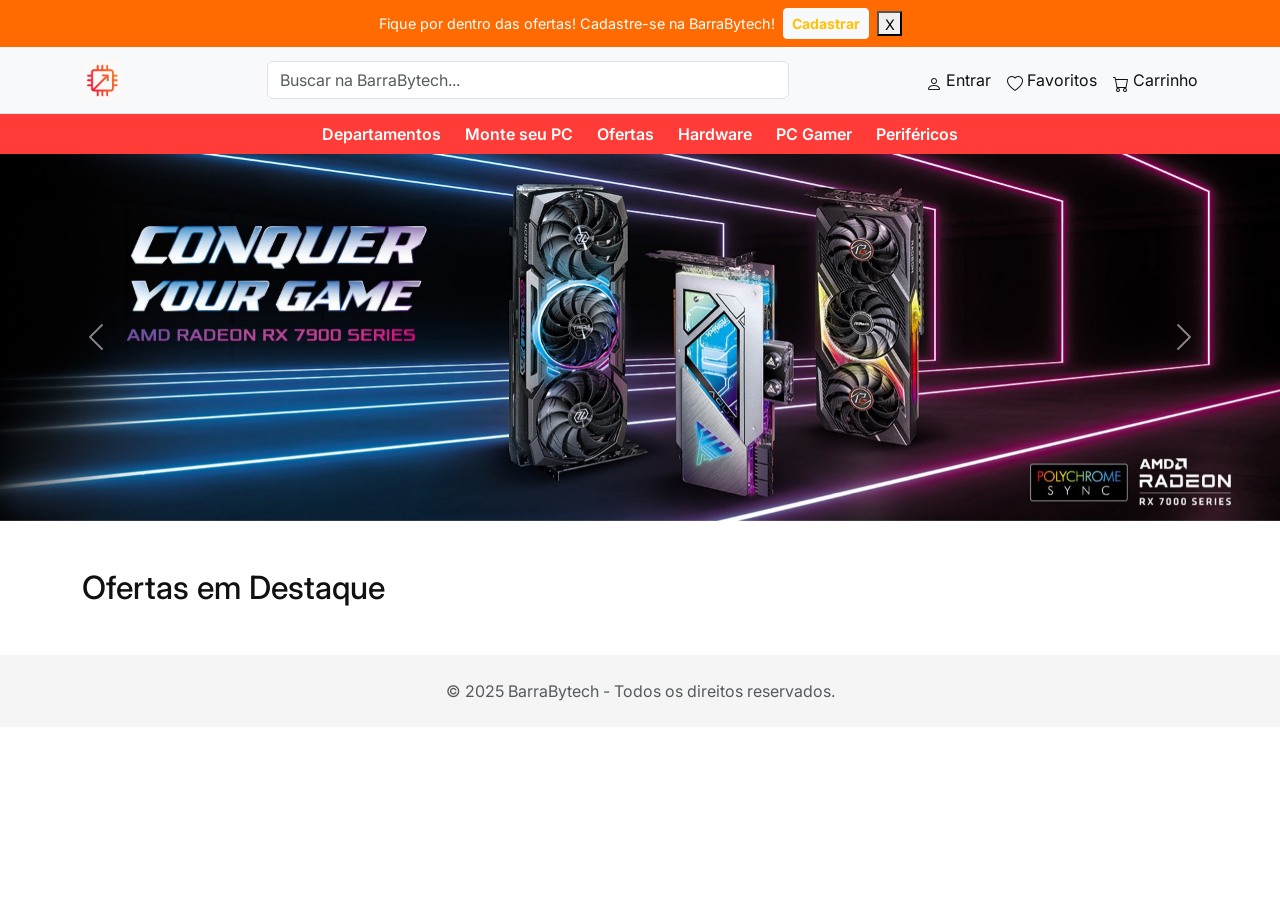
==== Site/index.html @ db694886 "Site - Prévia" ====
<!DOCTYPE html>
<html lang="pt-BR">
<head>
  <meta charset="UTF-8" />
  <meta name="viewport" content="width=device-width, initial-scale=1" />
  <title>BarraBytech - Sua loja de Hardware</title>

  <!-- Bootstrap -->
  <link href="https://cdn.jsdelivr.net/npm/bootstrap@5.3.3/dist/css/bootstrap.min.css" rel="stylesheet" />

  <!-- Bootstrap Icons -->
  <link rel="stylesheet" href="https://cdn.jsdelivr.net/npm/bootstrap-icons@1.10.5/font/bootstrap-icons.css" />

  <!-- Google Fonts -->
  <link href="https://fonts.googleapis.com/css2?family=Inter:wght@400;600;700&display=swap" rel="stylesheet" />

  <!-- CSS Customizado -->
  <link rel="stylesheet" href="Css/estilo.css" />
</head>
<body>

  <!-- Top Bar -->
  <div class="top-bar text-white text-center py-2 d-flex justify-content-center align-items-center gap-2">
    <span>Fique por dentro das ofertas! Cadastre-se na BarraBytech!</span>
    <button class="btn btn-light btn-sm fw-bold text-warning">Cadastrar</button>
    <button class="btn_close" style="width: 25px;height: 25px;">X</button>
  </div>

  <!-- Navbar -->
  <nav class="navbar navbar-expand-lg bg-light border-bottom">
    <div class="container">
      <a class="navbar-brand" href="#"><img src="Imagens/Icon.jpg" alt="Logo BarraBytech" class="logo" /></a>
      <button class="navbar-toggler" type="button" data-bs-toggle="collapse" data-bs-target="#navbarNav">
        <span class="navbar-toggler-icon"></span>
      </button>
      <div class="collapse navbar-collapse" id="navbarNav">
        <form class="d-flex mx-auto w-50" role="search">
          <input class="form-control me-2" type="search" placeholder="Buscar na BarraBytech..." />
        </form>
        <div class="d-flex options gap-3">
          <a href="#" class="nav-link d-flex align-items-center gap-1 icon-link">
            <i class="bi bi-person"></i> Entrar
          </a>
          <a href="#" class="nav-link d-flex align-items-center gap-1 icon-link">
            <i class="bi bi-heart"></i> Favoritos
          </a>
          <a href="#" class="nav-link d-flex align-items-center gap-1 icon-link">
            <i class="bi bi-cart"></i> Carrinho
          </a>
        </div>
      </div>
    </div>
  </nav>

  <!-- Navegação secundária -->
  <div class="nav-links py-2">
    <div class="container d-flex justify-content-center gap-4 flex-wrap">
      <a href="#">Departamentos</a>
      <a href="#">Monte seu PC</a>
      <a href="#">Ofertas</a>
      <a href="#">Hardware</a>
      <a href="#">PC Gamer</a>
      <a href="#">Periféricos</a>
    </div>
  </div>

  <!-- Banner com carousel -->
  <div id="carouselBanner" class="carousel slide" data-bs-ride="carousel">
    <div class="carousel-inner">
      <div class="carousel-item active">
        <img src="Banners/Banner1.jpg" class="d-block w-100" alt="Promo 1">
      </div>
      <div class="carousel-item">
        <img src="Banners/Banner2.jpg" class="d-block w-100" alt="Promo 2">
      </div>
    </div>
    <button class="carousel-control-prev" type="button" data-bs-target="#carouselBanner" data-bs-slide="prev">
      <span class="carousel-control-prev-icon"></span>
    </button>
    <button class="carousel-control-next" type="button" data-bs-target="#carouselBanner" data-bs-slide="next">
      <span class="carousel-control-next-icon"></span>
    </button>
  </div>

  <!-- Conteúdo principal -->
  <main class="container my-5">
    <h2 class="mb-4">Ofertas em Destaque</h2>
    <!-- Cards de produtos podem ser colocados aqui -->
  </main>

  <!-- Rodapé -->
  <footer class="footer text-center py-4">
    <p class="mb-0 text-muted">&copy; 2025 BarraBytech - Todos os direitos reservados.</p>
  </footer>

  <!-- Scripts -->
  <script src="https://cdn.jsdelivr.net/npm/bootstrap@5.3.3/dist/js/bootstrap.bundle.min.js"></script>
</body>
</html>
---- Site/Css/estilo.css ----
:root {
  --primary: #ff3c38;
  --highlight: #ff6b00;
  --text: #111;
  --muted: #666;
}

/* Fonte e cores gerais */
body {
  font-family: 'Inter', sans-serif;
  background-color: #fff;
  color: var(--text);
}

/* Top Bar */
.top-bar {
  background-color: var(--highlight);
  font-size: 0.9rem;
}

/* Logo */
.logo {
  height: 40px;
}

/* Links da navbar com ícones */
.icon-link {
  transition: transform 0.2s ease, color 0.2s ease;
}

.icon-link:hover {
  transform: scale(1.1);
  color: var(--highlight) !important;
}

/* Barra de navegação secundária */
.nav-links {
  background: var(--primary);
}

.nav-links a {
  color: white;
  font-weight: 600;
  text-decoration: none;
  transition: color 0.3s;
}

.nav-links a:hover {
  color: #fff799;
}

/* Rodapé */
.footer {
  background: #f5f5f5;
  color: var(--muted);
}
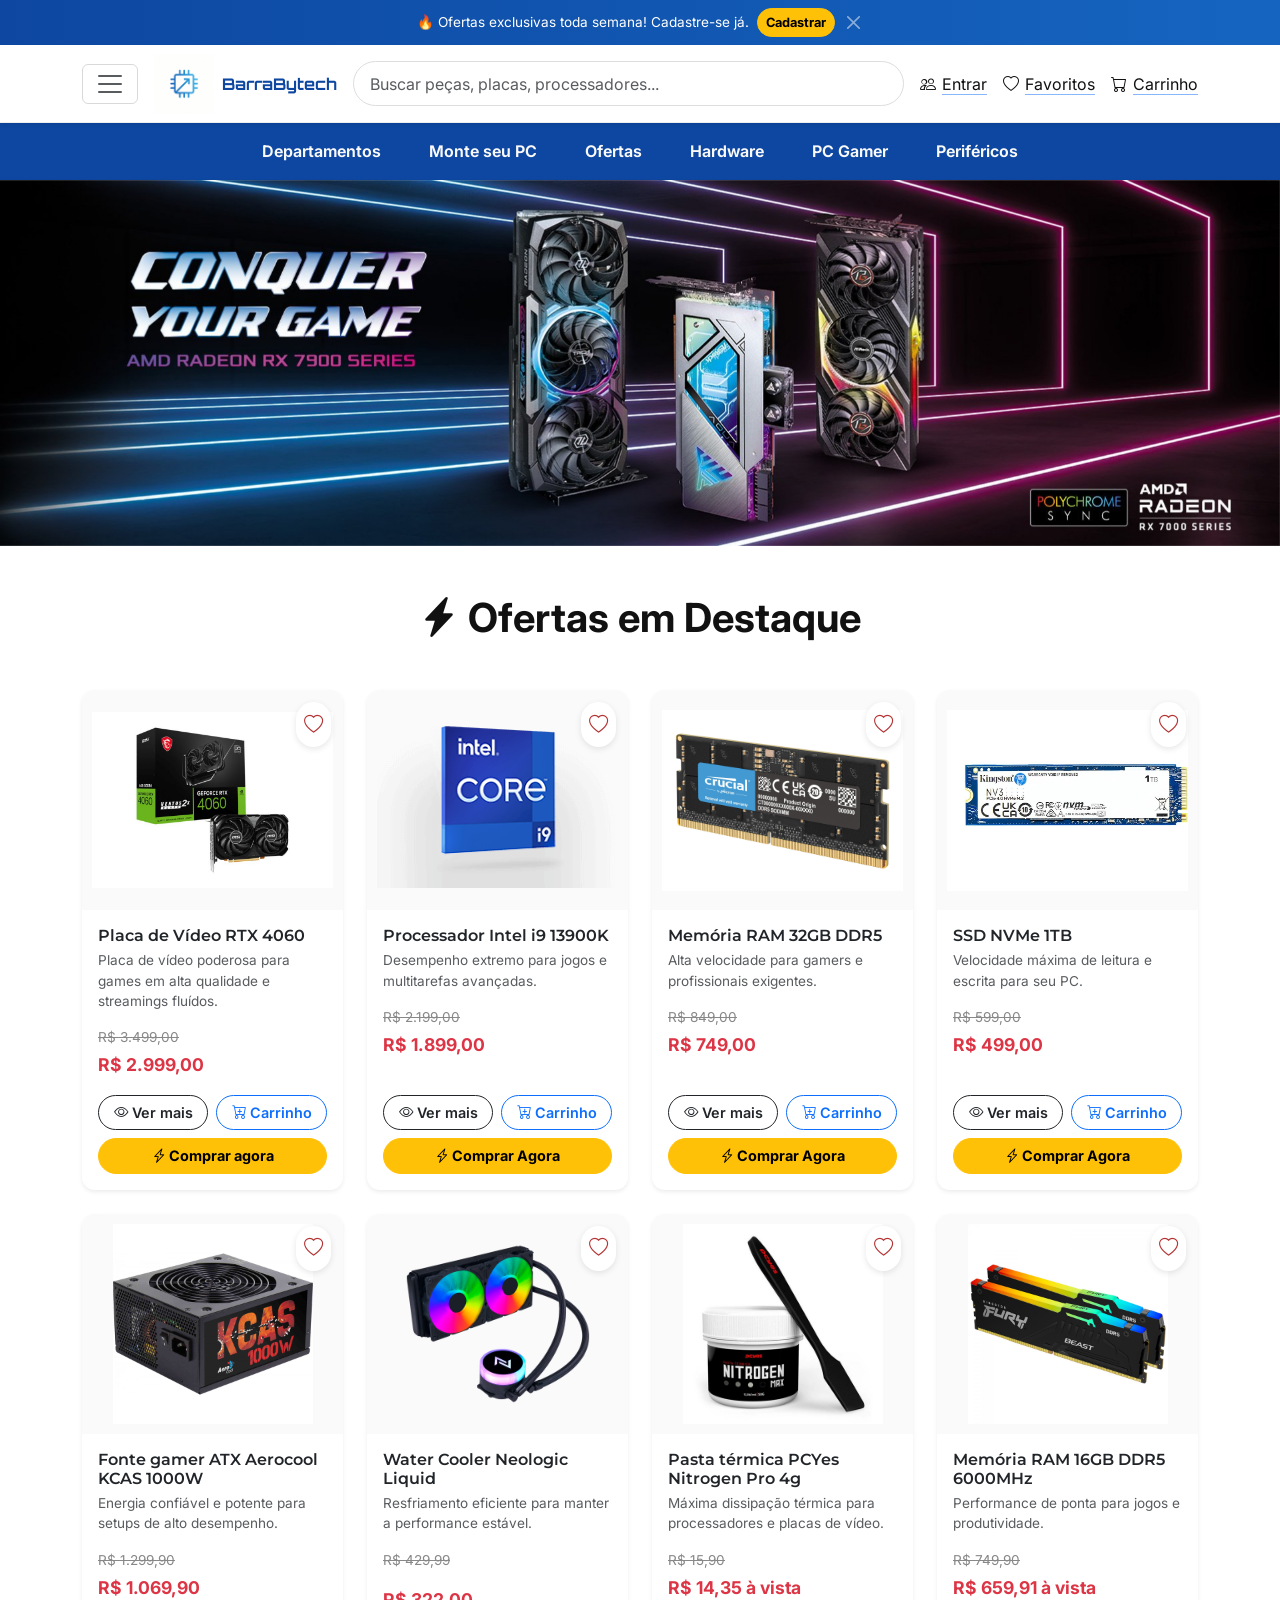
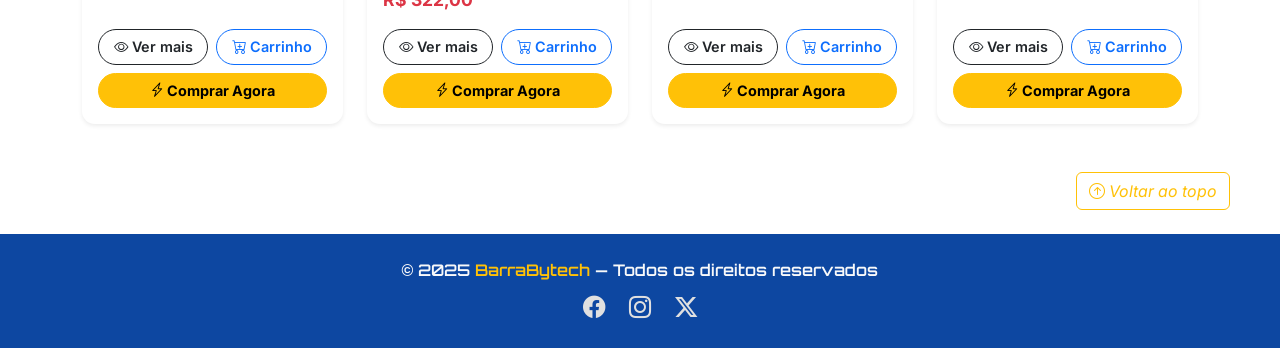
==== commit c24a1f53: "Front-End" ====
--- a/Site/index.html
+++ b/Site/index.html
@@ -12,48 +12,79 @@
   <link rel="stylesheet" href="https://cdn.jsdelivr.net/npm/bootstrap-icons@1.10.5/font/bootstrap-icons.css" />
 
   <!-- Google Fonts -->
-  <link href="https://fonts.googleapis.com/css2?family=Inter:wght@400;600;700&display=swap" rel="stylesheet" />
+  <link href="https://fonts.googleapis.com/css2?family=Inter:wght@400;600&family=Montserrat:wght@600;700&family=Orbitron:wght@500;700&display=swap" rel="stylesheet" />
 
   <!-- CSS Customizado -->
   <link rel="stylesheet" href="Css/estilo.css" />
+
+  <!-- Favicon -->
+  <link rel="shortcut icon" href="Imagens/Icon.jpg" type="image/x-icon">
 </head>
 <body>
 
   <!-- Top Bar -->
-  <div class="top-bar text-white text-center py-2 d-flex justify-content-center align-items-center gap-2">
-    <span>Fique por dentro das ofertas! Cadastre-se na BarraBytech!</span>
-    <button class="btn btn-light btn-sm fw-bold text-warning">Cadastrar</button>
-    <button class="btn_close" style="width: 25px;height: 25px;">X</button>
+  <div class="top-bar d-flex justify-content-center align-items-center gap-2 py-2">
+    <span>🔥 Ofertas exclusivas toda semana! Cadastre-se já.</span>
+    <a href="entrar.html">
+    <button class="btn btn-warning btn-sm fw-bold">Cadastrar</button>
+  </a>
+    <button type="button" class="btn-close btn-close-white" aria-label="Close"></button>
   </div>
 
   <!-- Navbar -->
-  <nav class="navbar navbar-expand-lg bg-light border-bottom">
-    <div class="container">
-      <a class="navbar-brand" href="#"><img src="Imagens/Icon.jpg" alt="Logo BarraBytech" class="logo" /></a>
-      <button class="navbar-toggler" type="button" data-bs-toggle="collapse" data-bs-target="#navbarNav">
-        <span class="navbar-toggler-icon"></span>
-      </button>
-      <div class="collapse navbar-collapse" id="navbarNav">
-        <form class="d-flex mx-auto w-50" role="search">
-          <input class="form-control me-2" type="search" placeholder="Buscar na BarraBytech..." />
-        </form>
-        <div class="d-flex options gap-3">
-          <a href="#" class="nav-link d-flex align-items-center gap-1 icon-link">
-            <i class="bi bi-person"></i> Entrar
-          </a>
-          <a href="#" class="nav-link d-flex align-items-center gap-1 icon-link">
-            <i class="bi bi-heart"></i> Favoritos
-          </a>
-          <a href="#" class="nav-link d-flex align-items-center gap-1 icon-link">
-            <i class="bi bi-cart"></i> Carrinho
-          </a>
+  <nav id="topo" class="navbar shadow-sm">
+    <div class="container d-flex align-items-center justify-content-between">
+      <div class="d-flex align-items-center gap-3">
+        <!-- offcanvas trigger -->
+        <button class="navbar-toggler" type="button" data-bs-toggle="offcanvas" data-bs-target="#offcanvasNavbar" aria-controls="offcanvasNavbar">
+          <span class="navbar-toggler-icon"></span>
+        </button>
+
+        <a class="d-flex align-items-center gap-2 text-decoration-none" href="index.html" aria-label="BarraBytech">
+          <img src="Imagens/Icon.png" alt="BarraBytech" class="logo">
+          <span class="brand-text">BarraBytech</span>
+        </a>
+      </div>
+
+      <!-- search -->
+      <div class="search-box mx-3 mt-2  mb-2" style="flex:1;max-width:700px;">
+        <input class="form-control" type="search" placeholder="Buscar peças, placas, processadores..." aria-label="Buscar">
+      </div>
+
+      <!-- right icons -->
+      <div class="d-flex align-items-center gap-3">
+        <a href="entrar.html" class="icon-link"><i class="bi bi-people mb-2"></i><span class="d-none d-md-inline">Entrar</span></a>
+        <a href="#" class="icon-link"><i class="bi bi-heart mb-2"></i><span class="d-none d-md-inline">Favoritos</span></a>
+        <a href="#" class="icon-link"><i class="bi bi-cart mb-2"></i><span class="d-none d-md-inline">Carrinho</span></a>
+      </div>
+
+      <!-- Offcanvas -->
+      <div class="offcanvas offcanvas-start" tabindex="-1" id="offcanvasNavbar">
+        <div class="offcanvas-header">
+          <h5 class="offcanvas-title">Categorias</h5>
+          <button type="button" class="btn-close btn-close-white" data-bs-dismiss="offcanvas"></button>
         </div>
+        <div class="offcanvas-body">
+          <ul class="navbar-nav flex-grow-1">
+            <li class="nav-item"><a class="nav-link" href="#">Hardware <i class="bi bi-motherboard"></i></a></li>
+            <li class="nav-item"><a class="nav-link" href="#">Periféricos <i class="bi bi-keyboard"></i></a></li>
+            <li class="nav-item"><a class="nav-link" href="#">Monte seu PC</a></li>
+            <li class="nav-item"><a class="nav-link" href="#">Ofertas <i class="bi bi-tags"></i></a></li>
+            <li class="nav-item"><a class="nav-link" href="#">PC Gamer <i class="bi bi-pc"></i></a></li>
+          </ul>
+
+          <!-- Busca no offcanvas -->
+          <form class="d-flex mt-3" role="search">
+            <input class="form-control me-2" type="search" placeholder="Buscar..." aria-label="Search" />
+            <button class="btn btn-warning" type="submit">Buscar</button>
+          </form>
+        </div>
       </div>
     </div>
   </nav>
 
   <!-- Navegação secundária -->
-  <div class="nav-links py-2">
+  <div class="nav-links">
     <div class="container d-flex justify-content-center gap-4 flex-wrap">
       <a href="#">Departamentos</a>
       <a href="#">Monte seu PC</a>
@@ -64,7 +95,7 @@
     </div>
   </div>
 
-  <!-- Banner com carousel -->
+  <!-- Banner -->
   <div id="carouselBanner" class="carousel slide" data-bs-ride="carousel">
     <div class="carousel-inner">
       <div class="carousel-item active">
@@ -74,26 +105,239 @@
         <img src="Banners/Banner2.jpg" class="d-block w-100" alt="Promo 2">
       </div>
     </div>
-    <button class="carousel-control-prev" type="button" data-bs-target="#carouselBanner" data-bs-slide="prev">
-      <span class="carousel-control-prev-icon"></span>
-    </button>
-    <button class="carousel-control-next" type="button" data-bs-target="#carouselBanner" data-bs-slide="next">
-      <span class="carousel-control-next-icon"></span>
-    </button>
-  </div>
-
-  <!-- Conteúdo principal -->
+  </div>
+
+  <!-- Produtos -->
   <main class="container my-5">
-    <h2 class="mb-4">Ofertas em Destaque</h2>
-    <!-- Cards de produtos podem ser colocados aqui -->
-  </main>
+    <h2 class="mb-5 display-6 fw-bold text-center"><i class="bi bi-lightning-charge-fill"></i> Ofertas em Destaque</h2>
+    <div class="row g-4">
+      <div class="col-12 col-sm-6 col-md-4 col-lg-3">
+        <div class="card product-card h-100 shadow-sm border-0">
+          
+          <!-- Botão de Favoritar -->
+<button class="btn btn-outline-secondary btn-fav">
+  <i class="bi bi-heart"></i>
+</button>
+
+<img src="Imagens/rtx-4060.jpg" class="card-img-top" alt="Placa de Vídeo RTX-4060">
+
+          <div class="card-body d-flex flex-column">
+            <h5 class="card-title">Placa de Vídeo RTX 4060</h5>
+            <p class="card-desc text-muted">Placa de vídeo poderosa para games em alta qualidade e streamings fluídos.</p>
+            
+            <p class="card-text text-muted mb-1"><del>R$ 3.499,00</del></p>
+            <p class="card-text fw-bold text-danger mb-3">R$ 2.999,00</p>
+      
+            <div class="d-flex gap-2 mt-auto">
+              <a href="#" class="btn btn-outline-dark flex-grow-1">
+                <i class="bi bi-eye"></i> Ver mais
+              </a>
+              <a href="#" class="btn btn-outline-primary flex-grow-1">
+                <i class="bi bi-cart-plus"></i> Carrinho
+              </a>
+            </div>
+            <a href="#" class="btn btn-warning w-100 mt-2">
+              <i class="bi bi-lightning-charge"></i> Comprar agora
+            </a>
+          </div>
+        </div>
+      </div>
+      
+
+      <!-- Card 2 -->
+<div class="col-12 col-sm-6 col-md-4 col-lg-3">
+  <div class="card product-card h-100 shadow-sm border-0">
+     <!-- Botão de Favoritar -->
+<button class="btn btn-outline-secondary btn-fav">
+  <i class="bi bi-heart"></i>
+</button>
+    <img src="Imagens/Intel-Core-i9.png" class="card-img-top" alt="Processador Intel Core i9">
+    <div class="card-body d-flex flex-column">
+      <h5 class="card-title">Processador Intel i9 13900K</h5>
+      <p class="card-desc text-muted">Desempenho extremo para jogos e multitarefas avançadas.</p>
+      <p class="card-text text-muted mb-1"><del>R$ 2.199,00</del></p>
+      <p class="card-text fw-bold text-danger mb-3">R$ 1.899,00</p>
+      <div class="d-flex gap-2 mt-auto">
+        <a href="#" class="btn btn-outline-dark flex-grow-1"><i class="bi bi-eye"></i> Ver mais</a>
+        <a href="#" class="btn btn-outline-primary flex-grow-1"><i class="bi bi-cart-plus"></i> Carrinho</a>
+      </div>
+      <a href="#" class="btn btn-warning w-100 mt-2"><i class="bi bi-lightning-charge"></i> Comprar Agora</a>
+    </div>
+  </div>
+</div>
+
+<!-- Card 3 -->
+<div class="col-12 col-sm-6 col-md-4 col-lg-3">
+  <div class="card product-card h-100 shadow-sm border-0">
+     <!-- Botão de Favoritar -->
+<button class="btn btn-outline-secondary btn-fav">
+  <i class="bi bi-heart"></i>
+</button>
+    <img src="Imagens/memoria-ram.jpg" class="card-img-top" alt="Memória RAM 32GB">
+    <div class="card-body d-flex flex-column">
+      <h5 class="card-title">Memória RAM 32GB DDR5</h5>
+      <p class="card-desc text-muted">Alta velocidade para gamers e profissionais exigentes.</p>
+      <p class="card-text text-muted mb-1"><del>R$ 849,00</del></p>
+      <p class="card-text fw-bold text-danger mb-3">R$ 749,00</p>
+      <div class="d-flex gap-2 mt-auto">
+        <a href="#" class="btn btn-outline-dark flex-grow-1"><i class="bi bi-eye"></i> Ver mais</a>
+        <a href="#" class="btn btn-outline-primary flex-grow-1"><i class="bi bi-cart-plus"></i> Carrinho</a>
+      </div>
+      <a href="#" class="btn btn-warning w-100 mt-2"><i class="bi bi-lightning-charge"></i> Comprar Agora</a>
+    </div>
+  </div>
+</div>
+
+<!-- Card 4 -->
+<div class="col-12 col-sm-6 col-md-4 col-lg-3">
+  <div class="card product-card h-100 shadow-sm border-0">
+     <!-- Botão de Favoritar -->
+<button class="btn btn-outline-secondary btn-fav">
+  <i class="bi bi-heart"></i>
+</button>
+    <img src="Imagens/SSD.jpg" class="card-img-top" alt="SSD NVMe 1TB">
+    <div class="card-body d-flex flex-column">
+      <h5 class="card-title">SSD NVMe 1TB</h5>
+      <p class="card-desc text-muted">Velocidade máxima de leitura e escrita para seu PC.</p>
+      <p class="card-text text-muted mb-1"><del>R$ 599,00</del></p>
+      <p class="card-text fw-bold text-danger mb-3">R$ 499,00</p>
+      <div class="d-flex gap-2 mt-auto">
+        <a href="#" class="btn btn-outline-dark flex-grow-1"><i class="bi bi-eye"></i> Ver mais</a>
+        <a href="#" class="btn btn-outline-primary flex-grow-1"><i class="bi bi-cart-plus"></i> Carrinho</a>
+      </div>
+      <a href="#" class="btn btn-warning w-100 mt-2"><i class="bi bi-lightning-charge"></i> Comprar Agora</a>
+    </div>
+  </div>
+</div>
+
+<!-- Card 5 -->
+<div class="col-12 col-sm-6 col-md-4 col-lg-3">
+  <div class="card product-card h-100 shadow-sm border-0">
+     <!-- Botão de Favoritar -->
+<button class="btn btn-outline-secondary btn-fav">
+  <i class="bi bi-heart"></i>
+</button>
+    <img src="Imagens/fonte-aerocool.jpg" class="card-img-top" alt="Fonte Aerocool">
+    <div class="card-body d-flex flex-column">
+      <h5 class="card-title">Fonte gamer ATX Aerocool KCAS 1000W</h5>
+      <p class="card-desc text-muted">Energia confiável e potente para setups de alto desempenho.</p>
+      <p class="card-text text-muted mb-1"><del>R$ 1.299,90</del></p>
+      <p class="card-text fw-bold text-danger mb-3">R$ 1.069,90</p>
+      <div class="d-flex gap-2 mt-auto">
+        <a href="#" class="btn btn-outline-dark flex-grow-1"><i class="bi bi-eye"></i> Ver mais</a>
+        <a href="#" class="btn btn-outline-primary flex-grow-1"><i class="bi bi-cart-plus"></i> Carrinho</a>
+      </div>
+      <a href="#" class="btn btn-warning w-100 mt-2"><i class="bi bi-lightning-charge"></i> Comprar Agora</a>
+    </div>
+  </div>
+</div>
+
+<!-- Card 6 -->
+<div class="col-12 col-sm-6 col-md-4 col-lg-3">
+  <div class="card product-card h-100 shadow-sm border-0">
+     <!-- Botão de Favoritar -->
+<button class="btn btn-outline-secondary btn-fav">
+  <i class="bi bi-heart"></i>
+</button>
+    <img src="Imagens/water-cooler.png" class="card-img-top" alt="Water Cooler">
+    <div class="card-body d-flex flex-column">
+      <h5 class="card-title">Water Cooler Neologic Liquid</h5>
+      <p class="card-desc text-muted">Resfriamento eficiente para manter a performance estável.</p>
+      <p class="card-text text-muted "><del>R$ 429,99</del></p>
+      <p class="card-text fw-bold text-danger mb-3">R$ 322,00</p>
+      <div class="d-flex gap-2 mt-auto">
+        <a href="#" class="btn btn-outline-dark flex-grow-1"><i class="bi bi-eye"></i> Ver mais</a>
+        <a href="#" class="btn btn-outline-primary flex-grow-1"><i class="bi bi-cart-plus"></i> Carrinho</a>
+      </div>
+      <a href="#" class="btn btn-warning w-100 mt-2"><i class="bi bi-lightning-charge"></i> Comprar Agora</a>
+    </div>
+  </div>
+</div>
+
+<!-- Card 7 -->
+<div class="col-12 col-sm-6 col-md-4 col-lg-3">
+  <div class="card product-card h-100 shadow-sm border-0">
+     <!-- Botão de Favoritar -->
+<button class="btn btn-outline-secondary btn-fav">
+  <i class="bi bi-heart"></i>
+</button>
+    <img src="Imagens/pasta-termica.jpg" class="card-img-top" alt="Pasta Térmica">
+    <div class="card-body d-flex flex-column">
+      <h5 class="card-title">Pasta térmica PCYes Nitrogen Pro 4g</h5>
+      <p class="card-desc text-muted">Máxima dissipação térmica para processadores e placas de vídeo.</p>
+      <p class="card-text text-muted mb-1"><del>R$ 15,90</del></p>
+      <p class="card-text fw-bold text-danger mb-3">R$ 14,35 à vista</p>
+      <div class="d-flex gap-2 mt-auto">
+        <a href="#" class="btn btn-outline-dark flex-grow-1"><i class="bi bi-eye"></i> Ver mais</a>
+        <a href="#" class="btn btn-outline-primary flex-grow-1"><i class="bi bi-cart-plus"></i> Carrinho</a>
+      </div>
+      <a href="#" class="btn btn-warning w-100 mt-2"><i class="bi bi-lightning-charge"></i> Comprar Agora</a>
+    </div>
+  </div>
+</div>
+
+<!-- Card 8 -->
+<div class="col-12 col-sm-6 col-md-4 col-lg-3">
+  <div class="card product-card h-100 shadow-sm border-0">
+     <!-- Botão de Favoritar -->
+<button class="btn btn-outline-secondary btn-fav">
+  <i class="bi bi-heart"></i>
+</button>
+    <img src="Imagens/memoria-ram-16gb.jpg" class="card-img-top" alt="Memória RAM 16GB">
+    <div class="card-body d-flex flex-column">
+      <h5 class="card-title">Memória RAM 16GB DDR5 6000MHz</h5>
+      <p class="card-desc text-muted">Performance de ponta para jogos e produtividade.</p>
+      <p class="card-text text-muted mb-1"><del>R$ 749,90</del></p>
+      <p class="card-text fw-bold text-danger mb-3">R$ 659,91 à vista</p>
+      <div class="d-flex gap-2 mt-auto">
+        <a href="#" class="btn btn-outline-dark flex-grow-1"><i class="bi bi-eye"></i> Ver mais</a>
+        <a href="#" class="btn btn-outline-primary flex-grow-1"><i class="bi bi-cart-plus"></i> Carrinho</a>
+      </div>
+      <a href="#" class="btn btn-warning w-100 mt-2"><i class="bi bi-lightning-charge"></i> Comprar Agora</a>
+    </div>
+  </div>
+</div>
+
+    </div> 
+  </div> 
+</main>
+  
+<div class="voltar">
+  <a href="#topo" class="btn btn-outline-warning"><i class="bi bi-arrow-up-circle"> Voltar ao topo</i></a>
+</div>
 
   <!-- Rodapé -->
-  <footer class="footer text-center py-4">
-    <p class="mb-0 text-muted">&copy; 2025 BarraBytech - Todos os direitos reservados.</p>
+  <footer class="footer text-center py-4 mt-4">
+    <div class="container">
+      <p class="mb-2 text-light fw-semibold">
+        &copy; 2025 <span class="brand">BarraBytech</span> — Todos os direitos reservados
+      </p>
+      <div class="social-links">
+        <a href="#"><i class="bi bi-facebook"></i></a>
+        <a href="#"><i class="bi bi-instagram"></i></a>
+        <a href="#"><i class="bi bi-twitter-x"></i></a>
+      </div>
+    </div>
   </footer>
 
   <!-- Scripts -->
   <script src="https://cdn.jsdelivr.net/npm/bootstrap@5.3.3/dist/js/bootstrap.bundle.min.js"></script>
+
+  <script>
+    document.querySelectorAll(".btn-fav").forEach(button => {
+      button.addEventListener("click", function () {
+        const icon = this.querySelector("i");
+  
+        // Se já tiver "bi-heart-fill", volta para normal
+        if (icon.classList.contains("bi-heart-fill")) {
+          icon.classList.remove("bi-heart-fill", "text-danger");
+          icon.classList.add("bi-heart");
+        } else {
+          icon.classList.remove("bi-heart");
+          icon.classList.add("bi-heart-fill", "text-danger");
+        }
+      });
+    });
+  </script>
 </body>
-</html>+</html>
--- a/Site/Css/estilo.css
+++ b/Site/Css/estilo.css
@@ -1,11 +1,14 @@
 :root {
-  --primary: #ff3c38;
-  --highlight: #ff6b00;
+  --primary: #0d47a1;
+  --highlight: #ffc107;
   --text: #111;
   --muted: #666;
-}
-
-/* Fonte e cores gerais */
+  --bg-card: #f9f9f9;
+  --price-old: #888;
+  --price-new: #e53935;
+}
+
+/* Fonte global */
 body {
   font-family: 'Inter', sans-serif;
   background-color: #fff;
@@ -14,43 +17,211 @@
 
 /* Top Bar */
 .top-bar {
-  background-color: var(--highlight);
-  font-size: 0.9rem;
-}
-
-/* Logo */
+  background: linear-gradient(90deg, #0d47a1, #1565c0);
+  color: white;
+  font-size: 0.85rem;
+}
+.top-bar button {
+  border-radius: 20px;
+  font-size: 0.8rem;
+}
+
+/* Navbar */
+.navbar {
+  background: #fff;
+  border-bottom: 1px solid #eee;
+}
 .logo {
-  height: 40px;
-}
-
-/* Links da navbar com ícones */
+  height: 60px;
+}
+.brand-text {
+  font-family: 'Orbitron', sans-serif;
+  color: var(--primary);
+  font-weight: 700;
+}
+.search-box input {
+  border-radius: 25px;
+  padding: 0.6rem 1rem;
+  border: 1px solid #ddd;
+}
+
+/* Links */
 .icon-link {
-  transition: transform 0.2s ease, color 0.2s ease;
-}
-
+  color: var(--text);
+  transition: 0.2s;
+}
 .icon-link:hover {
-  transform: scale(1.1);
-  color: var(--highlight) !important;
-}
-
-/* Barra de navegação secundária */
+  color: var(--highlight);
+  transform: translateY(-2px);
+}
+
+/* Offcanvas */
+.offcanvas-header {
+  background: var(--primary);
+  color: white;
+}
+.offcanvas-body {
+  background: #fafafa;
+}
+.offcanvas .nav-link {
+  font-weight: 600;
+  padding: 0.6rem 0;
+  transition: 0.3s;
+}
+.offcanvas .nav-link:hover {
+  color: var(--primary);
+}
+
+/* Nav secundária */
 .nav-links {
-  background: var(--primary);
-}
-
+  background: var(--primary) !important;
+}
 .nav-links a {
   color: white;
   font-weight: 600;
   text-decoration: none;
-  transition: color 0.3s;
-}
-
+  padding: 5px 10px;
+  transition: 0.3s;
+}
 .nav-links a:hover {
-  color: #fff799;
+  color: var(--highlight);
+}
+
+/* NAV LINKS SECONDARY */
+.nav-links{
+  background:transparent;
+  padding:0.6rem 0;
+  border-bottom:1px solid rgba(15,23,36,0.03);
+}
+.nav-links a{
+  color:var(--bg-card);
+  font-weight:650;
+  padding:6px 12px;
+  border-radius:999px;
+  transition: all .18s ease;
+  text-decoration:none;
+  display:inline-block;
+}
+.nav-links a:hover{
+  background: rgba(89, 135, 205, 0.685);
+  color:var(--highlight);
+}
+
+/* Cards */
+/* Card */
+.product-card {
+  border-radius: 0.8rem;
+  overflow: hidden;
+  transition: 0.3s ease;
+  position: relative;
+  background: #fff;
+}
+.product-card:hover {
+  transform: translateY(-5px);
+  box-shadow: 0 12px 25px rgba(0, 0, 0, 0.15);
+}
+
+/* Botão Favorito */
+.btn-fav {
+  position: absolute;
+  top: 12px;
+  right: 12px;
+  background: #fff;
+  border: none;
+  border-radius: 50%;
+  padding: 8px;
+  box-shadow: 0 2px 6px rgba(0,0,0,0.1);
+  transition: 0.3s;
+}
+.btn-fav:hover {
+  background: #f8f9fa;
+  color: red;
+  transform: scale(1.1);
+}
+
+.btn-fav i {
+  font-size: 1.2rem;
+  color: #b43333;
+}
+
+.btn-fav i:hover {
+  font-size: 1.2rem;
+  color: #ff0000;
+}
+
+/* Imagem */
+.product-card img {
+  height: 220px;
+  object-fit: contain;
+  background: #fafafa;
+  padding: 10px;
+}
+
+/* Título */
+.product-card .card-title {
+  font-family: 'Montserrat', sans-serif;
+  font-weight: 600;
+  font-size: 1rem;
+  margin-bottom: 0.3rem;
+}
+
+/* Descrição curta */
+.product-card .card-desc {
+  font-size: 0.85rem;
+  margin-bottom: 0.8rem;
+  min-height: 40px;
+}
+
+/* Preço */
+.product-card del {
+  font-size: 0.85rem;
+  color: #888;
+}
+.product-card .fw-bold {
+  font-size: 1.1rem;
+}
+
+/* Botões */
+.product-card .btn {
+  border-radius: 25px;
+  font-weight: 600;
+  font-size: 0.9rem;
+  transition: 0.3s;
+}
+.product-card .btn-outline-dark:hover {
+  background: #212529;
+  color: #fff;
+}
+.product-card .btn-outline-primary:hover {
+  background: #0d47a1;
+  color: #fff;
+}
+.product-card .btn-warning {
+  font-weight: 700;
+}
+
+.voltar {
+  display: flex;
+  justify-content: right;
+  margin-right: 50px;
 }
 
 /* Rodapé */
 .footer {
-  background: #f5f5f5;
-  color: var(--muted);
-}+  background: #0d47a1;
+  color: #e0e0e0;
+  font-family: 'Orbitron', sans-serif;
+}
+.footer .brand {
+  color: var(--highlight);
+}
+.footer .social-links a {
+  color: #e0e0e0;
+  margin: 0 10px;
+  font-size: 1.4rem;
+  transition: 0.3s;
+}
+.footer .social-links a:hover {
+  color: var(--highlight);
+  transform: translateY(-3px);
+}
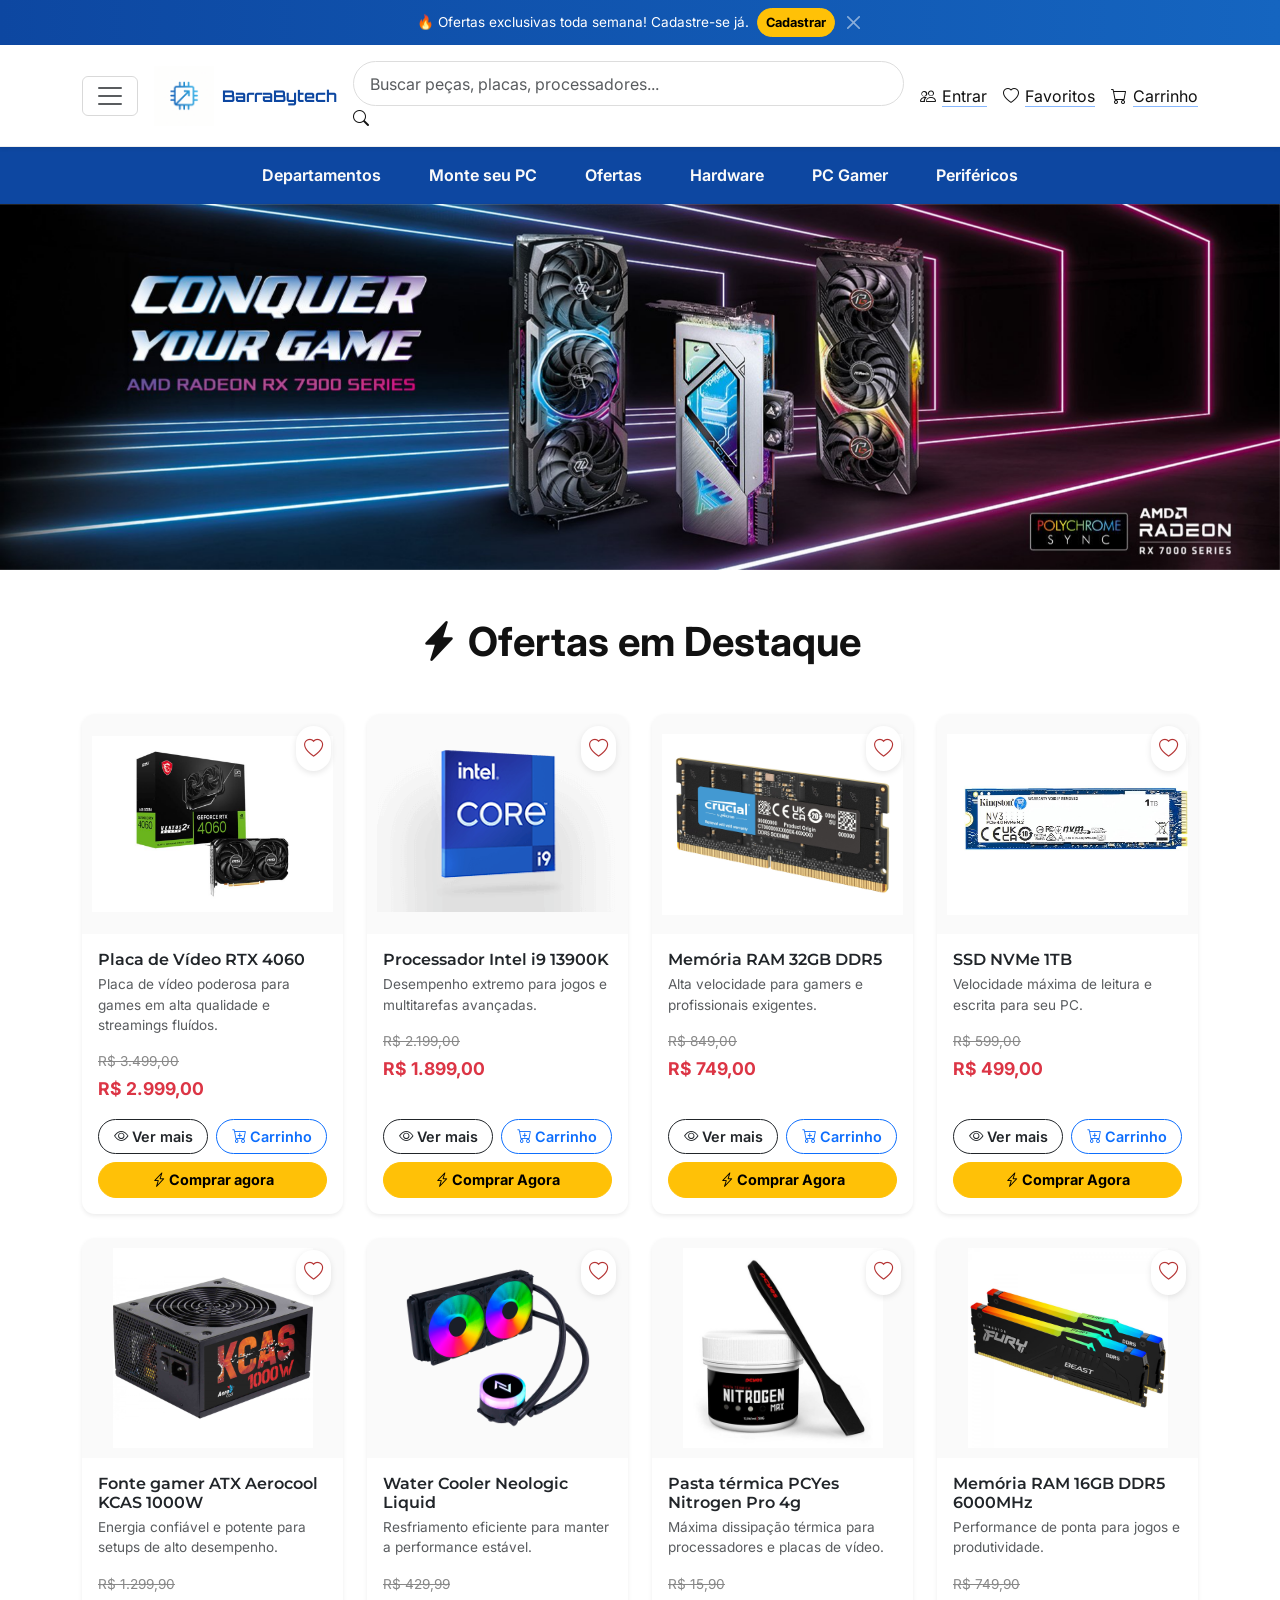
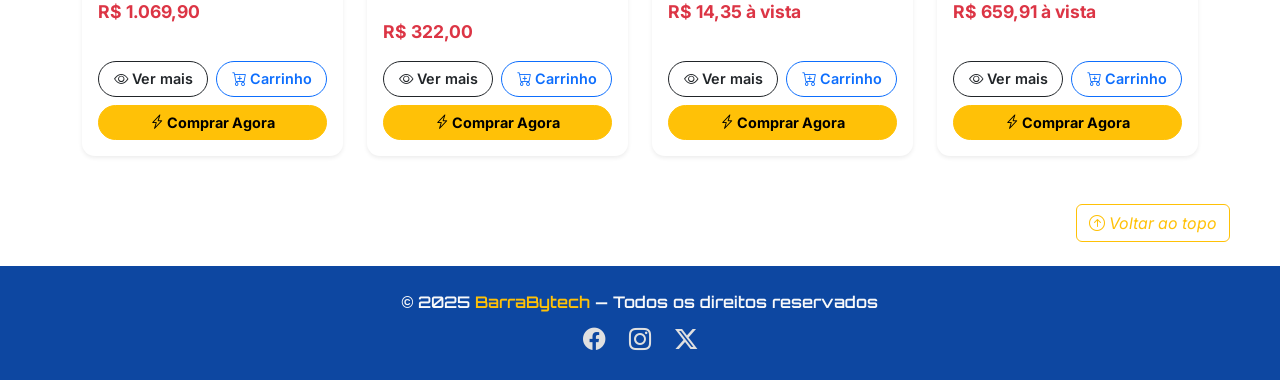
==== commit 77c0b085: "Front-End" ====
--- a/Site/index.html
+++ b/Site/index.html
@@ -18,7 +18,7 @@
   <link rel="stylesheet" href="Css/estilo.css" />
 
   <!-- Favicon -->
-  <link rel="shortcut icon" href="Imagens/Icon.jpg" type="image/x-icon">
+  <link rel="shortcut icon" href="img/Icon.jpg" type="image/x-icon">
 </head>
 <body>
 
@@ -41,7 +41,7 @@
         </button>
 
         <a class="d-flex align-items-center gap-2 text-decoration-none" href="index.html" aria-label="BarraBytech">
-          <img src="Imagens/Icon.png" alt="BarraBytech" class="logo">
+          <img src="img/Icon.png" alt="BarraBytech" class="logo">
           <span class="brand-text">BarraBytech</span>
         </a>
       </div>
@@ -49,13 +49,14 @@
       <!-- search -->
       <div class="search-box mx-3 mt-2  mb-2" style="flex:1;max-width:700px;">
         <input class="form-control" type="search" placeholder="Buscar peças, placas, processadores..." aria-label="Buscar">
+        <i class="bi bi-search icon"></i>
       </div>
 
       <!-- right icons -->
       <div class="d-flex align-items-center gap-3">
         <a href="entrar.html" class="icon-link"><i class="bi bi-people mb-2"></i><span class="d-none d-md-inline">Entrar</span></a>
-        <a href="#" class="icon-link"><i class="bi bi-heart mb-2"></i><span class="d-none d-md-inline">Favoritos</span></a>
-        <a href="#" class="icon-link"><i class="bi bi-cart mb-2"></i><span class="d-none d-md-inline">Carrinho</span></a>
+        <a href="favoritos.html" class="icon-link"><i class="bi bi-heart mb-2"></i><span class="d-none d-md-inline">Favoritos</span></a>
+        <a href="carrinho.html" class="icon-link"><i class="bi bi-cart mb-2"></i><span class="d-none d-md-inline">Carrinho</span></a>
       </div>
 
       <!-- Offcanvas -->
@@ -66,11 +67,20 @@
         </div>
         <div class="offcanvas-body">
           <ul class="navbar-nav flex-grow-1">
-            <li class="nav-item"><a class="nav-link" href="#">Hardware <i class="bi bi-motherboard"></i></a></li>
+            <li class="nav-item"><a class="nav-link" href="hardware.html">Hardware <i class="bi bi-motherboard"></i></a></li>
             <li class="nav-item"><a class="nav-link" href="#">Periféricos <i class="bi bi-keyboard"></i></a></li>
-            <li class="nav-item"><a class="nav-link" href="#">Monte seu PC</a></li>
-            <li class="nav-item"><a class="nav-link" href="#">Ofertas <i class="bi bi-tags"></i></a></li>
-            <li class="nav-item"><a class="nav-link" href="#">PC Gamer <i class="bi bi-pc"></i></a></li>
+            <li class="nav-item"><a class="nav-link" href="montePC.html">Monte seu PC</a></li>
+            <li class="nav-item"><a class="nav-link" href="ofertas.html">Ofertas <i class="bi bi-tags"></i></a></li>
+            <li class="nav-item"><a class="nav-link" href="pc-gamer.html">PC Gamer <i class="bi bi-pc"></i></a></li>
+            <li class="nav-item dropdown">
+            <a class="nav-link dropdown-toggle" href="#" role="button" data-bs-toggle="dropdown" aria-expanded="false">
+              Mais categorias
+            </a>
+            <ul class="dropdown-menu">
+              <li class="nav-item"><a class="nav-link" href="sobre.html"><i class="bi bi-people me-2"></i>Quem somos?</a></li>
+              <li class="nav-item"><a class="nav-link" href="atendimento.html"><i class="bi bi-headset me-2"></i>Atendimento</a></li>
+            </ul>
+          </li>
           </ul>
 
           <!-- Busca no offcanvas -->
@@ -86,12 +96,12 @@
   <!-- Navegação secundária -->
   <div class="nav-links">
     <div class="container d-flex justify-content-center gap-4 flex-wrap">
-      <a href="#">Departamentos</a>
-      <a href="#">Monte seu PC</a>
-      <a href="#">Ofertas</a>
-      <a href="#">Hardware</a>
-      <a href="#">PC Gamer</a>
-      <a href="#">Periféricos</a>
+      <a href="departamentos.html">Departamentos</a>
+      <a href="montePC.html">Monte seu PC</a>
+      <a href="ofertas.html">Ofertas</a>
+      <a href="hardware.html">Hardware</a>
+      <a href="pc-gamer.html">PC Gamer</a>
+      <a href="perifericos.html">Periféricos</a>
     </div>
   </div>
 
@@ -115,11 +125,11 @@
         <div class="card product-card h-100 shadow-sm border-0">
           
           <!-- Botão de Favoritar -->
-<button class="btn btn-outline-secondary btn-fav">
-  <i class="bi bi-heart"></i>
-</button>
-
-<img src="Imagens/rtx-4060.jpg" class="card-img-top" alt="Placa de Vídeo RTX-4060">
+<button class="btn btn-outline-secondary btn-fav" data-id="1">
+  <i class="bi bi-heart"></i>
+</button>
+
+<img src="img/rtx-4060.jpg" class="card-img-top" alt="Placa de Vídeo RTX-4060">
 
           <div class="card-body d-flex flex-column">
             <h5 class="card-title">Placa de Vídeo RTX 4060</h5>
@@ -148,10 +158,10 @@
 <div class="col-12 col-sm-6 col-md-4 col-lg-3">
   <div class="card product-card h-100 shadow-sm border-0">
      <!-- Botão de Favoritar -->
-<button class="btn btn-outline-secondary btn-fav">
-  <i class="bi bi-heart"></i>
-</button>
-    <img src="Imagens/Intel-Core-i9.png" class="card-img-top" alt="Processador Intel Core i9">
+<button class="btn btn-outline-secondary btn-fav" data-id="2">
+  <i class="bi bi-heart"></i>
+</button>
+    <img src="img/Intel-Core-i9.png" class="card-img-top" alt="Processador Intel Core i9">
     <div class="card-body d-flex flex-column">
       <h5 class="card-title">Processador Intel i9 13900K</h5>
       <p class="card-desc text-muted">Desempenho extremo para jogos e multitarefas avançadas.</p>
@@ -170,10 +180,10 @@
 <div class="col-12 col-sm-6 col-md-4 col-lg-3">
   <div class="card product-card h-100 shadow-sm border-0">
      <!-- Botão de Favoritar -->
-<button class="btn btn-outline-secondary btn-fav">
-  <i class="bi bi-heart"></i>
-</button>
-    <img src="Imagens/memoria-ram.jpg" class="card-img-top" alt="Memória RAM 32GB">
+<button class="btn btn-outline-secondary btn-fav" data-id="3">
+  <i class="bi bi-heart"></i>
+</button>
+    <img src="img/memoria-ram.jpg" class="card-img-top" alt="Memória RAM 32GB">
     <div class="card-body d-flex flex-column">
       <h5 class="card-title">Memória RAM 32GB DDR5</h5>
       <p class="card-desc text-muted">Alta velocidade para gamers e profissionais exigentes.</p>
@@ -192,10 +202,10 @@
 <div class="col-12 col-sm-6 col-md-4 col-lg-3">
   <div class="card product-card h-100 shadow-sm border-0">
      <!-- Botão de Favoritar -->
-<button class="btn btn-outline-secondary btn-fav">
-  <i class="bi bi-heart"></i>
-</button>
-    <img src="Imagens/SSD.jpg" class="card-img-top" alt="SSD NVMe 1TB">
+<button class="btn btn-outline-secondary btn-fav" data-id="4">
+  <i class="bi bi-heart"></i>
+</button>
+    <img src="img/SSD.jpg" class="card-img-top" alt="SSD NVMe 1TB">
     <div class="card-body d-flex flex-column">
       <h5 class="card-title">SSD NVMe 1TB</h5>
       <p class="card-desc text-muted">Velocidade máxima de leitura e escrita para seu PC.</p>
@@ -214,10 +224,10 @@
 <div class="col-12 col-sm-6 col-md-4 col-lg-3">
   <div class="card product-card h-100 shadow-sm border-0">
      <!-- Botão de Favoritar -->
-<button class="btn btn-outline-secondary btn-fav">
-  <i class="bi bi-heart"></i>
-</button>
-    <img src="Imagens/fonte-aerocool.jpg" class="card-img-top" alt="Fonte Aerocool">
+<button class="btn btn-outline-secondary btn-fav" data-id="5">
+  <i class="bi bi-heart"></i>
+</button>
+    <img src="img/fonte-aerocool.jpg" class="card-img-top" alt="Fonte Aerocool">
     <div class="card-body d-flex flex-column">
       <h5 class="card-title">Fonte gamer ATX Aerocool KCAS 1000W</h5>
       <p class="card-desc text-muted">Energia confiável e potente para setups de alto desempenho.</p>
@@ -236,15 +246,15 @@
 <div class="col-12 col-sm-6 col-md-4 col-lg-3">
   <div class="card product-card h-100 shadow-sm border-0">
      <!-- Botão de Favoritar -->
-<button class="btn btn-outline-secondary btn-fav">
-  <i class="bi bi-heart"></i>
-</button>
-    <img src="Imagens/water-cooler.png" class="card-img-top" alt="Water Cooler">
+<button class="btn btn-outline-secondary btn-fav" data-id="6">
+  <i class="bi bi-heart"></i>
+</button>
+    <img src="img/water-cooler.png" class="card-img-top" alt="Water Cooler">
     <div class="card-body d-flex flex-column">
       <h5 class="card-title">Water Cooler Neologic Liquid</h5>
       <p class="card-desc text-muted">Resfriamento eficiente para manter a performance estável.</p>
       <p class="card-text text-muted "><del>R$ 429,99</del></p>
-      <p class="card-text fw-bold text-danger mb-3">R$ 322,00</p>
+      <p class="card-text fw-bold text-danger mt-2">R$ 322,00</p>
       <div class="d-flex gap-2 mt-auto">
         <a href="#" class="btn btn-outline-dark flex-grow-1"><i class="bi bi-eye"></i> Ver mais</a>
         <a href="#" class="btn btn-outline-primary flex-grow-1"><i class="bi bi-cart-plus"></i> Carrinho</a>
@@ -258,10 +268,10 @@
 <div class="col-12 col-sm-6 col-md-4 col-lg-3">
   <div class="card product-card h-100 shadow-sm border-0">
      <!-- Botão de Favoritar -->
-<button class="btn btn-outline-secondary btn-fav">
-  <i class="bi bi-heart"></i>
-</button>
-    <img src="Imagens/pasta-termica.jpg" class="card-img-top" alt="Pasta Térmica">
+<button class="btn btn-outline-secondary btn-fav" data-id="7">
+  <i class="bi bi-heart"></i>
+</button>
+    <img src="img/pasta-termica.jpg" class="card-img-top" alt="Pasta Térmica">
     <div class="card-body d-flex flex-column">
       <h5 class="card-title">Pasta térmica PCYes Nitrogen Pro 4g</h5>
       <p class="card-desc text-muted">Máxima dissipação térmica para processadores e placas de vídeo.</p>
@@ -280,10 +290,10 @@
 <div class="col-12 col-sm-6 col-md-4 col-lg-3">
   <div class="card product-card h-100 shadow-sm border-0">
      <!-- Botão de Favoritar -->
-<button class="btn btn-outline-secondary btn-fav">
-  <i class="bi bi-heart"></i>
-</button>
-    <img src="Imagens/memoria-ram-16gb.jpg" class="card-img-top" alt="Memória RAM 16GB">
+<button class="btn btn-outline-secondary btn-fav" data-id="8">
+  <i class="bi bi-heart"></i>
+</button>
+    <img src="img/memoria-ram-16gb.jpg" class="card-img-top" alt="Memória RAM 16GB">
     <div class="card-body d-flex flex-column">
       <h5 class="card-title">Memória RAM 16GB DDR5 6000MHz</h5>
       <p class="card-desc text-muted">Performance de ponta para jogos e produtividade.</p>
@@ -320,24 +330,9 @@
     </div>
   </footer>
 
-  <!-- Scripts -->
-  <script src="https://cdn.jsdelivr.net/npm/bootstrap@5.3.3/dist/js/bootstrap.bundle.min.js"></script>
-
-  <script>
-    document.querySelectorAll(".btn-fav").forEach(button => {
-      button.addEventListener("click", function () {
-        const icon = this.querySelector("i");
-  
-        // Se já tiver "bi-heart-fill", volta para normal
-        if (icon.classList.contains("bi-heart-fill")) {
-          icon.classList.remove("bi-heart-fill", "text-danger");
-          icon.classList.add("bi-heart");
-        } else {
-          icon.classList.remove("bi-heart");
-          icon.classList.add("bi-heart-fill", "text-danger");
-        }
-      });
-    });
-  </script>
+<script src="https://cdn.jsdelivr.net/npm/bootstrap@5.3.3/dist/js/bootstrap.bundle.min.js"></script>
+
+
+  <script src="JS/scripts.js"></script>
 </body>
 </html>
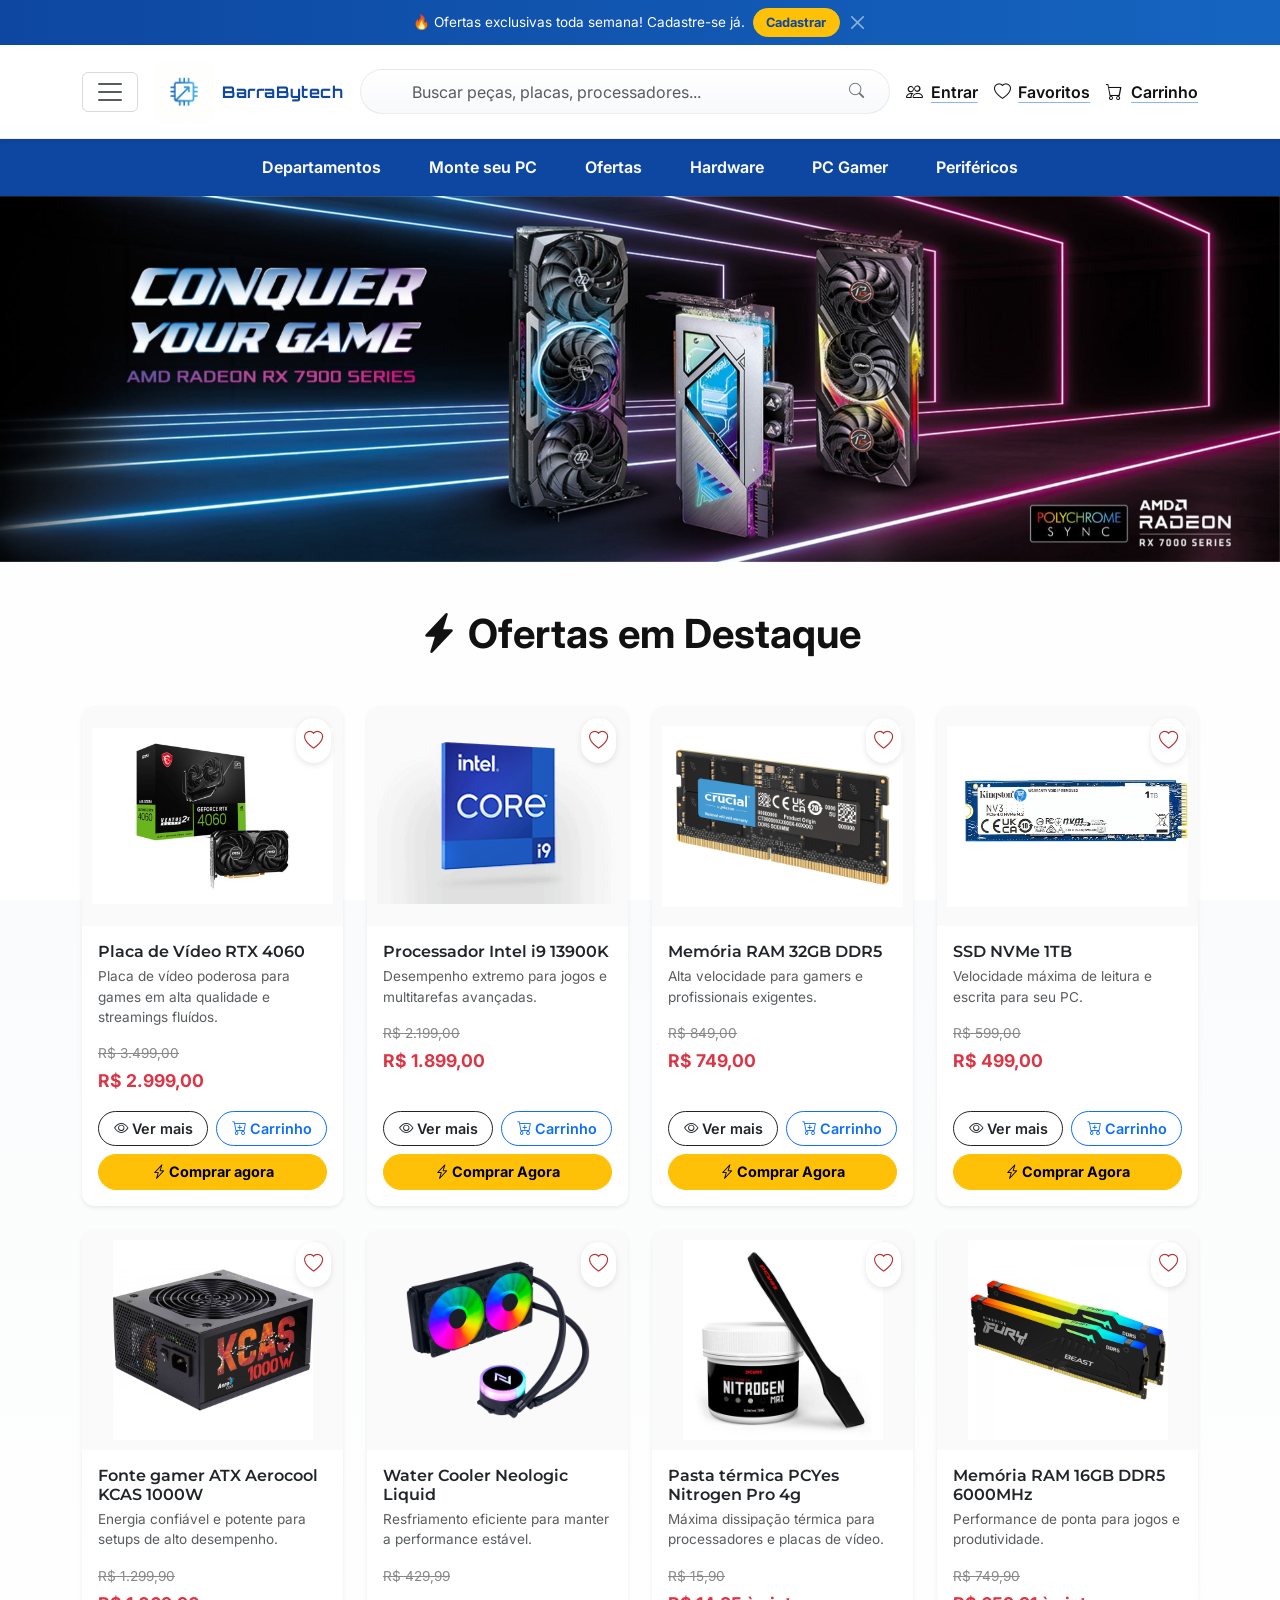
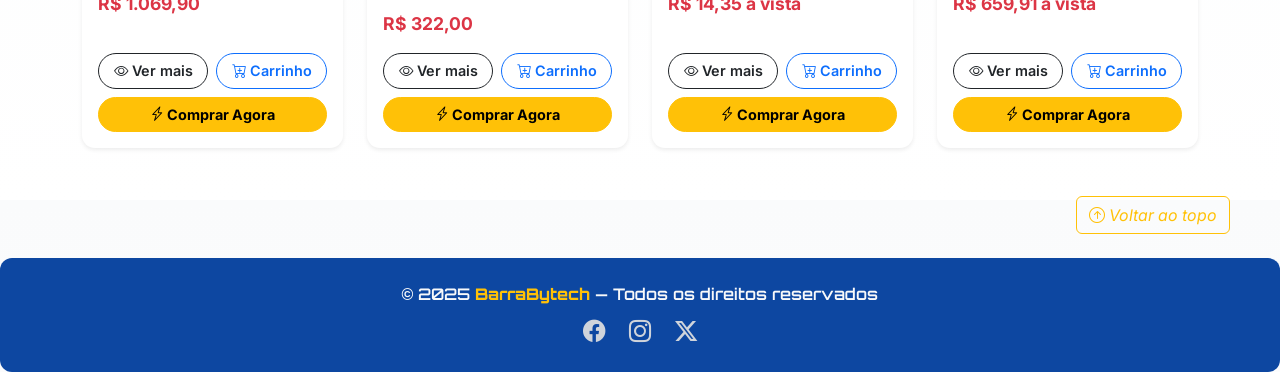
==== commit 0f5f7c9e: "Front-End" ====
--- a/Site/index.html
+++ b/Site/index.html
@@ -14,7 +14,7 @@
   <!-- Google Fonts -->
   <link href="https://fonts.googleapis.com/css2?family=Inter:wght@400;600&family=Montserrat:wght@600;700&family=Orbitron:wght@500;700&display=swap" rel="stylesheet" />
 
-  <!-- CSS Customizado -->
+  <!-- CSS  -->
   <link rel="stylesheet" href="Css/estilo.css" />
 
   <!-- Favicon -->
@@ -22,7 +22,6 @@
 </head>
 <body>
 
-  <!-- Top Bar -->
   <div class="top-bar d-flex justify-content-center align-items-center gap-2 py-2">
     <span>🔥 Ofertas exclusivas toda semana! Cadastre-se já.</span>
     <a href="entrar.html">
@@ -31,11 +30,9 @@
     <button type="button" class="btn-close btn-close-white" aria-label="Close"></button>
   </div>
 
-  <!-- Navbar -->
   <nav id="topo" class="navbar shadow-sm">
     <div class="container d-flex align-items-center justify-content-between">
       <div class="d-flex align-items-center gap-3">
-        <!-- offcanvas trigger -->
         <button class="navbar-toggler" type="button" data-bs-toggle="offcanvas" data-bs-target="#offcanvasNavbar" aria-controls="offcanvasNavbar">
           <span class="navbar-toggler-icon"></span>
         </button>
@@ -46,20 +43,17 @@
         </a>
       </div>
 
-      <!-- search -->
       <div class="search-box mx-3 mt-2  mb-2" style="flex:1;max-width:700px;">
         <input class="form-control" type="search" placeholder="Buscar peças, placas, processadores..." aria-label="Buscar">
         <i class="bi bi-search icon"></i>
       </div>
 
-      <!-- right icons -->
       <div class="d-flex align-items-center gap-3">
         <a href="entrar.html" class="icon-link"><i class="bi bi-people mb-2"></i><span class="d-none d-md-inline">Entrar</span></a>
         <a href="favoritos.html" class="icon-link"><i class="bi bi-heart mb-2"></i><span class="d-none d-md-inline">Favoritos</span></a>
         <a href="carrinho.html" class="icon-link"><i class="bi bi-cart mb-2"></i><span class="d-none d-md-inline">Carrinho</span></a>
       </div>
 
-      <!-- Offcanvas -->
       <div class="offcanvas offcanvas-start" tabindex="-1" id="offcanvasNavbar">
         <div class="offcanvas-header">
           <h5 class="offcanvas-title">Categorias</h5>
@@ -68,8 +62,8 @@
         <div class="offcanvas-body">
           <ul class="navbar-nav flex-grow-1">
             <li class="nav-item"><a class="nav-link" href="hardware.html">Hardware <i class="bi bi-motherboard"></i></a></li>
-            <li class="nav-item"><a class="nav-link" href="#">Periféricos <i class="bi bi-keyboard"></i></a></li>
-            <li class="nav-item"><a class="nav-link" href="montePC.html">Monte seu PC</a></li>
+            <li class="nav-item"><a class="nav-link" href="perifericos.html">Periféricos <i class="bi bi-keyboard"></i></a></li>
+            <li class="nav-item"><a class="nav-link" href="montePC.html">Monte seu PC<i class="bi bi-tools"></i></a></li>
             <li class="nav-item"><a class="nav-link" href="ofertas.html">Ofertas <i class="bi bi-tags"></i></a></li>
             <li class="nav-item"><a class="nav-link" href="pc-gamer.html">PC Gamer <i class="bi bi-pc"></i></a></li>
             <li class="nav-item dropdown">
@@ -83,7 +77,6 @@
           </li>
           </ul>
 
-          <!-- Busca no offcanvas -->
           <form class="d-flex mt-3" role="search">
             <input class="form-control me-2" type="search" placeholder="Buscar..." aria-label="Search" />
             <button class="btn btn-warning" type="submit">Buscar</button>
@@ -93,7 +86,6 @@
     </div>
   </nav>
 
-  <!-- Navegação secundária -->
   <div class="nav-links">
     <div class="container d-flex justify-content-center gap-4 flex-wrap">
       <a href="departamentos.html">Departamentos</a>
@@ -117,206 +109,293 @@
     </div>
   </div>
 
-  <!-- Produtos -->
+  <!-- Card 1 -->
   <main class="container my-5">
     <h2 class="mb-5 display-6 fw-bold text-center"><i class="bi bi-lightning-charge-fill"></i> Ofertas em Destaque</h2>
     <div class="row g-4">
-      <div class="col-12 col-sm-6 col-md-4 col-lg-3">
-        <div class="card product-card h-100 shadow-sm border-0">
-          
+      <!-- Card 1 -->
+      <div class="col-12 col-sm-6 col-md-4 col-lg-3">
+        <div class="card product-card h-100 shadow-sm border-0">
           <!-- Botão de Favoritar -->
-<button class="btn btn-outline-secondary btn-fav" data-id="1">
-  <i class="bi bi-heart"></i>
-</button>
-
-<img src="img/rtx-4060.jpg" class="card-img-top" alt="Placa de Vídeo RTX-4060">
-
+          <button class="btn btn-outline-secondary btn-fav" data-id="1">
+            <i class="bi bi-heart"></i>
+          </button>
+    
+          <img src="img/rtx-4060.jpg" class="card-img-top" alt="Placa de Vídeo RTX-4060">
+    
           <div class="card-body d-flex flex-column">
             <h5 class="card-title">Placa de Vídeo RTX 4060</h5>
             <p class="card-desc text-muted">Placa de vídeo poderosa para games em alta qualidade e streamings fluídos.</p>
-            
             <p class="card-text text-muted mb-1"><del>R$ 3.499,00</del></p>
             <p class="card-text fw-bold text-danger mb-3">R$ 2.999,00</p>
-      
-            <div class="d-flex gap-2 mt-auto">
-              <a href="#" class="btn btn-outline-dark flex-grow-1">
-                <i class="bi bi-eye"></i> Ver mais
-              </a>
-              <a href="#" class="btn btn-outline-primary flex-grow-1">
-                <i class="bi bi-cart-plus"></i> Carrinho
-              </a>
-            </div>
-            <a href="#" class="btn btn-warning w-100 mt-2">
+    
+            <div class="d-flex gap-2 mt-auto">
+              <a href="#" class="btn btn-outline-dark flex-grow-1">
+                <i class="bi bi-eye"></i> Ver mais
+              </a>
+              <button class="btn btn-outline-primary flex-grow-1 btn-add-cart" data-id="1">
+                <i class="bi bi-cart-plus"></i> Carrinho
+              </button>
+            </div>
+            <button class="btn btn-warning w-100 mt-2">
               <i class="bi bi-lightning-charge"></i> Comprar agora
-            </a>
-          </div>
-        </div>
-      </div>
-      
-
+            </button>
+          </div>
+        </div>
+      </div>
+    
       <!-- Card 2 -->
-<div class="col-12 col-sm-6 col-md-4 col-lg-3">
-  <div class="card product-card h-100 shadow-sm border-0">
-     <!-- Botão de Favoritar -->
-<button class="btn btn-outline-secondary btn-fav" data-id="2">
-  <i class="bi bi-heart"></i>
-</button>
-    <img src="img/Intel-Core-i9.png" class="card-img-top" alt="Processador Intel Core i9">
-    <div class="card-body d-flex flex-column">
-      <h5 class="card-title">Processador Intel i9 13900K</h5>
-      <p class="card-desc text-muted">Desempenho extremo para jogos e multitarefas avançadas.</p>
-      <p class="card-text text-muted mb-1"><del>R$ 2.199,00</del></p>
-      <p class="card-text fw-bold text-danger mb-3">R$ 1.899,00</p>
-      <div class="d-flex gap-2 mt-auto">
-        <a href="#" class="btn btn-outline-dark flex-grow-1"><i class="bi bi-eye"></i> Ver mais</a>
-        <a href="#" class="btn btn-outline-primary flex-grow-1"><i class="bi bi-cart-plus"></i> Carrinho</a>
-      </div>
-      <a href="#" class="btn btn-warning w-100 mt-2"><i class="bi bi-lightning-charge"></i> Comprar Agora</a>
+      <div class="col-12 col-sm-6 col-md-4 col-lg-3">
+        <div class="card product-card h-100 shadow-sm border-0">
+          <button class="btn btn-outline-secondary btn-fav" data-id="2">
+            <i class="bi bi-heart"></i>
+          </button>
+          <img src="img/Intel-Core-i9.png" class="card-img-top" alt="Processador Intel Core i9">
+          <div class="card-body d-flex flex-column">
+            <h5 class="card-title">Processador Intel i9 13900K</h5>
+            <p class="card-desc text-muted">Desempenho extremo para jogos e multitarefas avançadas.</p>
+            <p class="card-text text-muted mb-1"><del>R$ 2.199,00</del></p>
+            <p class="card-text fw-bold text-danger mb-3">R$ 1.899,00</p>
+            <div class="d-flex gap-2 mt-auto">
+              <a href="#" class="btn btn-outline-dark flex-grow-1">
+                <i class="bi bi-eye"></i> Ver mais
+              </a>
+              <button class="btn btn-outline-primary flex-grow-1 btn-add-cart" data-id="2">
+                <i class="bi bi-cart-plus"></i> Carrinho
+              </button>
+            </div>
+            <button class="btn btn-warning w-100 mt-2">
+              <i class="bi bi-lightning-charge"></i> Comprar Agora
+            </button>
+          </div>
+        </div>
+      </div>
+    
+      <!-- Card 3 -->
+      <div class="col-12 col-sm-6 col-md-4 col-lg-3">
+        <div class="card product-card h-100 shadow-sm border-0">
+          <button class="btn btn-outline-secondary btn-fav" data-id="3">
+            <i class="bi bi-heart"></i>
+          </button>
+          <img src="img/memoria-ram.jpg" class="card-img-top" alt="Memória RAM 32GB">
+          <div class="card-body d-flex flex-column">
+            <h5 class="card-title">Memória RAM 32GB DDR5</h5>
+            <p class="card-desc text-muted">Alta velocidade para gamers e profissionais exigentes.</p>
+            <p class="card-text text-muted mb-1"><del>R$ 849,00</del></p>
+            <p class="card-text fw-bold text-danger mb-3">R$ 749,00</p>
+            <div class="d-flex gap-2 mt-auto">
+              <a href="#" class="btn btn-outline-dark flex-grow-1">
+                <i class="bi bi-eye"></i> Ver mais
+              </a>
+              <button class="btn btn-outline-primary flex-grow-1 btn-add-cart" data-id="3">
+                <i class="bi bi-cart-plus"></i> Carrinho
+              </button>
+            </div>
+            <button class="btn btn-warning w-100 mt-2">
+              <i class="bi bi-lightning-charge"></i> Comprar Agora
+            </button>
+          </div>
+        </div>
+      </div>
+    
+      <!-- Card 4 -->
+      <div class="col-12 col-sm-6 col-md-4 col-lg-3">
+        <div class="card product-card h-100 shadow-sm border-0">
+          <button class="btn btn-outline-secondary btn-fav" data-id="4">
+            <i class="bi bi-heart"></i>
+          </button>
+          <img src="img/SSD.jpg" class="card-img-top" alt="SSD NVMe 1TB">
+          <div class="card-body d-flex flex-column">
+            <h5 class="card-title">SSD NVMe 1TB</h5>
+            <p class="card-desc text-muted">Velocidade máxima de leitura e escrita para seu PC.</p>
+            <p class="card-text text-muted mb-1"><del>R$ 599,00</del></p>
+            <p class="card-text fw-bold text-danger mb-3">R$ 499,00</p>
+            <div class="d-flex gap-2 mt-auto">
+              <a href="#" class="btn btn-outline-dark flex-grow-1">
+                <i class="bi bi-eye"></i> Ver mais
+              </a>
+              <button class="btn btn-outline-primary flex-grow-1 btn-add-cart" data-id="4">
+                <i class="bi bi-cart-plus"></i> Carrinho
+              </button>
+            </div>
+            <button class="btn btn-warning w-100 mt-2">
+              <i class="bi bi-lightning-charge"></i> Comprar Agora
+            </button>
+          </div>
+        </div>
+      </div>
+    
+      <!-- Card 5 -->
+      <div class="col-12 col-sm-6 col-md-4 col-lg-3">
+        <div class="card product-card h-100 shadow-sm border-0">
+          <button class="btn btn-outline-secondary btn-fav" data-id="5">
+            <i class="bi bi-heart"></i>
+          </button>
+          <img src="img/fonte-aerocool.jpg" class="card-img-top" alt="Fonte Aerocool">
+          <div class="card-body d-flex flex-column">
+            <h5 class="card-title">Fonte gamer ATX Aerocool KCAS 1000W</h5>
+            <p class="card-desc text-muted">Energia confiável e potente para setups de alto desempenho.</p>
+            <p class="card-text text-muted mb-1"><del>R$ 1.299,90</del></p>
+            <p class="card-text fw-bold text-danger mb-3">R$ 1.069,90</p>
+            <div class="d-flex gap-2 mt-auto">
+              <a href="#" class="btn btn-outline-dark flex-grow-1">
+                <i class="bi bi-eye"></i> Ver mais
+              </a>
+              <button class="btn btn-outline-primary flex-grow-1 btn-add-cart" data-id="5">
+                <i class="bi bi-cart-plus"></i> Carrinho
+              </button>
+            </div>
+            <button class="btn btn-warning w-100 mt-2">
+              <i class="bi bi-lightning-charge"></i> Comprar Agora
+            </button>
+          </div>
+        </div>
+      </div>
+    
+      <!-- Card 6 -->
+      <div class="col-12 col-sm-6 col-md-4 col-lg-3">
+        <div class="card product-card h-100 shadow-sm border-0">
+          <button class="btn btn-outline-secondary btn-fav" data-id="6">
+            <i class="bi bi-heart"></i>
+          </button>
+          <img src="img/water-cooler.png" class="card-img-top" alt="Water Cooler">
+          <div class="card-body d-flex flex-column">
+            <h5 class="card-title">Water Cooler Neologic Liquid</h5>
+            <p class="card-desc text-muted">Resfriamento eficiente para manter a performance estável.</p>
+            <p class="card-text text-muted"><del>R$ 429,99</del></p>
+            <p class="card-text fw-bold text-danger mt-2">R$ 322,00</p>
+            <div class="d-flex gap-2 mt-auto">
+              <a href="#" class="btn btn-outline-dark flex-grow-1">
+                <i class="bi bi-eye"></i> Ver mais
+              </a>
+              <button class="btn btn-outline-primary flex-grow-1 btn-add-cart" data-id="6">
+                <i class="bi bi-cart-plus"></i> Carrinho
+              </button>
+            </div>
+            <button class="btn btn-warning w-100 mt-2">
+              <i class="bi bi-lightning-charge"></i> Comprar Agora
+            </button>
+          </div>
+        </div>
+      </div>
+    
+      <!-- Card 7 -->
+      <div class="col-12 col-sm-6 col-md-4 col-lg-3">
+        <div class="card product-card h-100 shadow-sm border-0">
+          <button class="btn btn-outline-secondary btn-fav" data-id="7">
+            <i class="bi bi-heart"></i>
+          </button>
+          <img src="img/pasta-termica.jpg" class="card-img-top" alt="Pasta Térmica">
+          <div class="card-body d-flex flex-column">
+            <h5 class="card-title">Pasta térmica PCYes Nitrogen Pro 4g</h5>
+            <p class="card-desc text-muted">Máxima dissipação térmica para processadores e placas de vídeo.</p>
+            <p class="card-text text-muted mb-1"><del>R$ 15,90</del></p>
+            <p class="card-text fw-bold text-danger mb-3">R$ 14,35 à vista</p>
+            <div class="d-flex gap-2 mt-auto">
+              <a href="#" class="btn btn-outline-dark flex-grow-1">
+                <i class="bi bi-eye"></i> Ver mais
+              </a>
+              <button class="btn btn-outline-primary flex-grow-1 btn-add-cart" data-id="7">
+                <i class="bi bi-cart-plus"></i> Carrinho
+              </button>
+            </div>
+            <button class="btn btn-warning w-100 mt-2">
+              <i class="bi bi-lightning-charge"></i> Comprar Agora
+            </button>
+          </div>
+        </div>
+      </div>
+    
+      <!-- Card 8 -->
+      <div class="col-12 col-sm-6 col-md-4 col-lg-3">
+        <div class="card product-card h-100 shadow-sm border-0">
+          <button class="btn btn-outline-secondary btn-fav" data-id="8">
+            <i class="bi bi-heart"></i>
+          </button>
+          <img src="img/memoria-ram-16gb.jpg" class="card-img-top" alt="Memória RAM 16GB">
+          <div class="card-body d-flex flex-column">
+            <h5 class="card-title">Memória RAM 16GB DDR5 6000MHz</h5>
+            <p class="card-desc text-muted">Performance de ponta para jogos e produtividade.</p>
+            <p class="card-text text-muted mb-1"><del>R$ 749,90</del></p>
+            <p class="card-text fw-bold text-danger mb-3">R$ 659,91 à vista</p>
+            <div class="d-flex gap-2 mt-auto">
+              <a href="#" class="btn btn-outline-dark flex-grow-1">
+                <i class="bi bi-eye"></i> Ver mais
+              </a>
+              <button class="btn btn-outline-primary flex-grow-1 btn-add-cart" data-id="8">
+                <i class="bi bi-cart-plus"></i> Carrinho
+              </button>
+            </div>
+            <button class="btn btn-warning w-100 mt-2">
+              <i class="bi bi-lightning-charge"></i> Comprar Agora
+            </button>
+          </div>
+        </div>
+      </div>
     </div>
-  </div>
-</div>
-
-<!-- Card 3 -->
-<div class="col-12 col-sm-6 col-md-4 col-lg-3">
-  <div class="card product-card h-100 shadow-sm border-0">
-     <!-- Botão de Favoritar -->
-<button class="btn btn-outline-secondary btn-fav" data-id="3">
-  <i class="bi bi-heart"></i>
-</button>
-    <img src="img/memoria-ram.jpg" class="card-img-top" alt="Memória RAM 32GB">
-    <div class="card-body d-flex flex-column">
-      <h5 class="card-title">Memória RAM 32GB DDR5</h5>
-      <p class="card-desc text-muted">Alta velocidade para gamers e profissionais exigentes.</p>
-      <p class="card-text text-muted mb-1"><del>R$ 849,00</del></p>
-      <p class="card-text fw-bold text-danger mb-3">R$ 749,00</p>
-      <div class="d-flex gap-2 mt-auto">
-        <a href="#" class="btn btn-outline-dark flex-grow-1"><i class="bi bi-eye"></i> Ver mais</a>
-        <a href="#" class="btn btn-outline-primary flex-grow-1"><i class="bi bi-cart-plus"></i> Carrinho</a>
-      </div>
-      <a href="#" class="btn btn-warning w-100 mt-2"><i class="bi bi-lightning-charge"></i> Comprar Agora</a>
-    </div>
-  </div>
-</div>
-
-<!-- Card 4 -->
-<div class="col-12 col-sm-6 col-md-4 col-lg-3">
-  <div class="card product-card h-100 shadow-sm border-0">
-     <!-- Botão de Favoritar -->
-<button class="btn btn-outline-secondary btn-fav" data-id="4">
-  <i class="bi bi-heart"></i>
-</button>
-    <img src="img/SSD.jpg" class="card-img-top" alt="SSD NVMe 1TB">
-    <div class="card-body d-flex flex-column">
-      <h5 class="card-title">SSD NVMe 1TB</h5>
-      <p class="card-desc text-muted">Velocidade máxima de leitura e escrita para seu PC.</p>
-      <p class="card-text text-muted mb-1"><del>R$ 599,00</del></p>
-      <p class="card-text fw-bold text-danger mb-3">R$ 499,00</p>
-      <div class="d-flex gap-2 mt-auto">
-        <a href="#" class="btn btn-outline-dark flex-grow-1"><i class="bi bi-eye"></i> Ver mais</a>
-        <a href="#" class="btn btn-outline-primary flex-grow-1"><i class="bi bi-cart-plus"></i> Carrinho</a>
-      </div>
-      <a href="#" class="btn btn-warning w-100 mt-2"><i class="bi bi-lightning-charge"></i> Comprar Agora</a>
-    </div>
-  </div>
-</div>
-
-<!-- Card 5 -->
-<div class="col-12 col-sm-6 col-md-4 col-lg-3">
-  <div class="card product-card h-100 shadow-sm border-0">
-     <!-- Botão de Favoritar -->
-<button class="btn btn-outline-secondary btn-fav" data-id="5">
-  <i class="bi bi-heart"></i>
-</button>
-    <img src="img/fonte-aerocool.jpg" class="card-img-top" alt="Fonte Aerocool">
-    <div class="card-body d-flex flex-column">
-      <h5 class="card-title">Fonte gamer ATX Aerocool KCAS 1000W</h5>
-      <p class="card-desc text-muted">Energia confiável e potente para setups de alto desempenho.</p>
-      <p class="card-text text-muted mb-1"><del>R$ 1.299,90</del></p>
-      <p class="card-text fw-bold text-danger mb-3">R$ 1.069,90</p>
-      <div class="d-flex gap-2 mt-auto">
-        <a href="#" class="btn btn-outline-dark flex-grow-1"><i class="bi bi-eye"></i> Ver mais</a>
-        <a href="#" class="btn btn-outline-primary flex-grow-1"><i class="bi bi-cart-plus"></i> Carrinho</a>
-      </div>
-      <a href="#" class="btn btn-warning w-100 mt-2"><i class="bi bi-lightning-charge"></i> Comprar Agora</a>
-    </div>
-  </div>
-</div>
-
-<!-- Card 6 -->
-<div class="col-12 col-sm-6 col-md-4 col-lg-3">
-  <div class="card product-card h-100 shadow-sm border-0">
-     <!-- Botão de Favoritar -->
-<button class="btn btn-outline-secondary btn-fav" data-id="6">
-  <i class="bi bi-heart"></i>
-</button>
-    <img src="img/water-cooler.png" class="card-img-top" alt="Water Cooler">
-    <div class="card-body d-flex flex-column">
-      <h5 class="card-title">Water Cooler Neologic Liquid</h5>
-      <p class="card-desc text-muted">Resfriamento eficiente para manter a performance estável.</p>
-      <p class="card-text text-muted "><del>R$ 429,99</del></p>
-      <p class="card-text fw-bold text-danger mt-2">R$ 322,00</p>
-      <div class="d-flex gap-2 mt-auto">
-        <a href="#" class="btn btn-outline-dark flex-grow-1"><i class="bi bi-eye"></i> Ver mais</a>
-        <a href="#" class="btn btn-outline-primary flex-grow-1"><i class="bi bi-cart-plus"></i> Carrinho</a>
-      </div>
-      <a href="#" class="btn btn-warning w-100 mt-2"><i class="bi bi-lightning-charge"></i> Comprar Agora</a>
-    </div>
-  </div>
-</div>
-
-<!-- Card 7 -->
-<div class="col-12 col-sm-6 col-md-4 col-lg-3">
-  <div class="card product-card h-100 shadow-sm border-0">
-     <!-- Botão de Favoritar -->
-<button class="btn btn-outline-secondary btn-fav" data-id="7">
-  <i class="bi bi-heart"></i>
-</button>
-    <img src="img/pasta-termica.jpg" class="card-img-top" alt="Pasta Térmica">
-    <div class="card-body d-flex flex-column">
-      <h5 class="card-title">Pasta térmica PCYes Nitrogen Pro 4g</h5>
-      <p class="card-desc text-muted">Máxima dissipação térmica para processadores e placas de vídeo.</p>
-      <p class="card-text text-muted mb-1"><del>R$ 15,90</del></p>
-      <p class="card-text fw-bold text-danger mb-3">R$ 14,35 à vista</p>
-      <div class="d-flex gap-2 mt-auto">
-        <a href="#" class="btn btn-outline-dark flex-grow-1"><i class="bi bi-eye"></i> Ver mais</a>
-        <a href="#" class="btn btn-outline-primary flex-grow-1"><i class="bi bi-cart-plus"></i> Carrinho</a>
-      </div>
-      <a href="#" class="btn btn-warning w-100 mt-2"><i class="bi bi-lightning-charge"></i> Comprar Agora</a>
-    </div>
-  </div>
-</div>
-
-<!-- Card 8 -->
-<div class="col-12 col-sm-6 col-md-4 col-lg-3">
-  <div class="card product-card h-100 shadow-sm border-0">
-     <!-- Botão de Favoritar -->
-<button class="btn btn-outline-secondary btn-fav" data-id="8">
-  <i class="bi bi-heart"></i>
-</button>
-    <img src="img/memoria-ram-16gb.jpg" class="card-img-top" alt="Memória RAM 16GB">
-    <div class="card-body d-flex flex-column">
-      <h5 class="card-title">Memória RAM 16GB DDR5 6000MHz</h5>
-      <p class="card-desc text-muted">Performance de ponta para jogos e produtividade.</p>
-      <p class="card-text text-muted mb-1"><del>R$ 749,90</del></p>
-      <p class="card-text fw-bold text-danger mb-3">R$ 659,91 à vista</p>
-      <div class="d-flex gap-2 mt-auto">
-        <a href="#" class="btn btn-outline-dark flex-grow-1"><i class="bi bi-eye"></i> Ver mais</a>
-        <a href="#" class="btn btn-outline-primary flex-grow-1"><i class="bi bi-cart-plus"></i> Carrinho</a>
-      </div>
-      <a href="#" class="btn btn-warning w-100 mt-2"><i class="bi bi-lightning-charge"></i> Comprar Agora</a>
-    </div>
-  </div>
-</div>
-
-    </div> 
-  </div> 
+    
+    
+    <script>
+    // Função para formatar preço para número
+    function parsePrice(priceText) {
+      return Number(priceText.replace(/[R$\s\.]/g, '').replace(',', '.'));
+    }
+    
+    // Função para formatar número para preço em BRL
+    function formatPrice(num) {
+      return num.toFixed(2).replace('.', ',');
+    }
+    
+    const cart = {};
+    
+    function updateCartDisplay() {
+      const cartItemsEl = document.getElementById('cart-items');
+      const cartTotalEl = document.getElementById('cart-total');
+      cartItemsEl.innerHTML = '';
+    
+      let total = 0;
+    
+      for (const id in cart) {
+        const item = cart[id];
+        const li = document.createElement('li');
+        li.textContent = `${item.name} x${item.qty} - R$ ${formatPrice(item.price * item.qty)}`;
+        cartItemsEl.appendChild(li);
+        total += item.price * item.qty;
+      }
+    
+      cartTotalEl.textContent = formatPrice(total);
+    }
+    
+    document.querySelectorAll('button.btn-add-cart').forEach(button => {
+      button.addEventListener('click', e => {
+        e.preventDefault();
+    
+        const productCard = button.closest('.product-card');
+        const cardBody = productCard.querySelector('.card-body');
+    
+        const name = cardBody.querySelector('.card-title').textContent;
+        const priceText = cardBody.querySelector('.card-text.fw-bold.text-danger').textContent;
+        const price = parsePrice(priceText);
+    
+        const id = button.getAttribute('data-id');
+    
+        if (cart[id]) {
+          cart[id].qty++;
+        } else {
+          cart[id] = { name, price, qty: 1 };
+        }
+    
+        updateCartDisplay();
+      });
+    });
+    </script>
+    
 </main>
   
 <div class="voltar">
   <a href="#topo" class="btn btn-outline-warning"><i class="bi bi-arrow-up-circle"> Voltar ao topo</i></a>
 </div>
 
-  <!-- Rodapé -->
   <footer class="footer text-center py-4 mt-4">
     <div class="container">
       <p class="mb-2 text-light fw-semibold">
--- a/Site/Css/estilo.css
+++ b/Site/Css/estilo.css
@@ -7,6 +7,215 @@
   --price-old: #888;
   --price-new: #e53935;
 }
+
+:root{
+      --bg:#fafbfc;
+      --surface:#ffffff;
+      --primary:#0d47a1;
+      --accent:#ffc107;
+      --muted:#6c757d;
+      --card-shadow: 0 12px 30px rgba(8,20,40,0.06);
+      --radius: 14px;
+    }
+
+    html,body{height:100%}
+    body{
+      font-family: "Inter", system-ui, -apple-system, "Segoe UI", Roboto, "Helvetica Neue", Arial;
+      background: linear-gradient(180deg, var(--bg) 0%, #ffffff 100%);
+      color:#0f1724;
+      -webkit-font-smoothing:antialiased;
+      -moz-osx-font-smoothing:grayscale;
+      margin:0;
+    }
+
+    .btn-fav.favorito-ativo {
+      border-color: #dc3545; 
+      color: #dc3545;
+    }    
+
+    /* TOP BAR */
+    .top-bar{
+      background: linear-gradient(90deg,#0d47a1,#1565c0);
+      color:#fff;
+      font-size:0.9rem;
+      padding:0.45rem 0;
+      display:flex;
+      justify-content:center;
+      gap:0.6rem;
+      align-items:center;
+    }
+    .top-bar .btn {
+      border-radius:20px;
+      padding:0.25rem 0.8rem;
+      font-weight:700;
+      color:#0d47a1;
+    }
+    .btn-close-white { filter: invert(1) grayscale(1) brightness(1.6); }
+
+    /* NAVBAR */
+    .navbar{
+      background:transparent;
+      padding:1rem 0;
+      border-bottom:1px solid rgba(15,23,36,0.06);
+    }
+    .logo{ height:56px; object-fit:contain; }
+    .brand-text{
+      font-family:'Orbitron', sans-serif;
+      color:var(--primary);
+      font-weight:700;
+      letter-spacing:0.6px;
+    }
+
+    /* BUSCA */
+    .search-box{
+      --input-radius: 40px;
+      display:flex;
+      align-items:center;
+      gap:0.6rem;
+    }
+    .search-box .form-control{
+      border-radius:var(--input-radius);
+      padding:0.6rem 1rem 0.6rem 3.2rem;
+      border:1px solid rgba(15,23,36,0.07);
+      box-shadow:none;
+      transition: box-shadow .18s ease, border-color .18s ease;
+      background:linear-gradient(180deg,#fff,#f8f9fb);
+    }
+    .search-box .form-control:focus{
+      box-shadow:0 6px 22px rgba(13,71,161,0.08);
+      border-color: rgba(13,71,161,0.5);
+      outline: none;
+    }
+    .search-box .icon{
+      position:relative;
+      margin-left:-3.2rem;
+      pointer-events:none;
+      color:var(--muted);
+      font-size:0.95rem;
+    }
+
+    /* (entrar, favoritos, carrinho) */
+    .icon-link {
+      color: #0f1724;
+      font-weight:600;
+      display:flex;
+      gap:0.5rem;
+      align-items:center;
+      transition: transform .12s ease, color .12s ease;
+    }
+    .icon-link i { font-size:1.04rem; }
+    .icon-link:hover{ transform: translateY(-3px); color:var(--accent); }
+
+    /* OFFCANVAS */
+    .offcanvas-header{ background:var(--primary); color:#fff; }
+    .offcanvas-body{ background: transparent; }
+    .offcanvas .nav-link{ font-weight:600; color:#222; padding:.5rem 0; }
+    .offcanvas .nav-link i{ color:var(--primary); margin-left:.35rem; }
+
+  
+
+    /* AUTH CARDS LAYOUT */
+    .auth-card{
+      border-radius: var(--radius);
+      background: var(--surface);
+      box-shadow: var(--card-shadow);
+      overflow:visible;
+      border:1px solid rgba(15,23,36,0.03);
+    }
+    .auth-card .card-body{
+      padding:2.2rem;
+    }
+    .auth-title{
+      font-weight:800;
+      letter-spacing: .4px;
+    }
+
+    /* INPUT GROUP ICONS */
+    .input-group-text {
+      background: linear-gradient(180deg,#0d47a1,#0b5ed7);
+      border: none;
+      color: #fff;
+      min-width:44px;
+      display:flex;
+      justify-content:center;
+      align-items:center;
+      border-radius:10px;
+    }
+    .form-control{
+      border-radius:10px;
+      border:1px solid rgba(15,23,36,0.08);
+      padding:0.6rem 0.75rem;
+    }
+
+    /* SOCIAL BOTOES */
+    .btn-google{
+      background:#fff;
+      border:1px solid rgba(15,23,36,0.06);
+      color:#222;
+      display:flex;
+      align-items:center;
+      gap:.6rem;
+      justify-content:center;
+      border-radius:12px;
+      padding:.6rem;
+      font-weight:700;
+    }
+    .btn-google img{ width:20px; height:20px; }
+
+    .btn-apple{
+      background:#0f1724;
+      color:#fff;
+      border-radius:12px;
+      padding:.6rem;
+      font-weight:700;
+      display:flex;
+      align-items:center;
+      gap:.6rem;
+      justify-content:center;
+      border:1px solid rgba(255,255,255,0.06);
+    }
+
+    /* divider */
+    .or-line {
+      display:flex;
+      align-items:center;
+      gap:.6rem;
+      color:var(--muted);
+    }
+    .or-line hr{
+      flex:1;
+      height:1px;
+      border:none;
+      background:rgba(15,23,36,0.06);
+    }
+
+    /* FORMS */
+    .btn-primary {
+      border-radius: 10px;
+      padding: .6rem;
+      font-weight:800;
+      background: linear-gradient(90deg,var(--primary),#0b63d6);
+      border:none;
+    }
+    .btn-dark {
+      border-radius: 10px;
+      padding: .6rem;
+      font-weight:700;
+    }
+
+    /* FOOTER */
+    .footer{
+      margin-top:3rem;
+      background:var(--primary);
+      color:#fff;
+      padding:1.2rem 0;
+      text-align:center;
+      border-radius:12px;
+    }
+    .footer .brand{ color:var(--accent); font-weight:800; font-family:'Orbitron',sans-serif; }
+    .footer .social-links a{ color: #fff; margin:0 .45rem; font-size:1.1rem; opacity:0.92; transition: transform .15s ease; }
+    .footer .social-links a:hover{ transform: translateY(-3px); color:var(--accent); }
+
 
 /* Fonte global */
 body {
@@ -157,6 +366,39 @@
   padding: 10px;
 }
 
+.cart-card {
+  border-radius: 12px;
+  transition: transform 0.2s;
+}
+
+.cart-card:hover {
+  transform: translateY(-3px);
+}
+
+.cart-img {
+  width: 100px;
+  height: 100px;
+  object-fit: contain;
+  border-radius: 12px;
+  background-color: #f8f9fa;
+  padding: 10px;
+}
+
+.quantity-input {
+  border-radius: 8px;
+  text-align: center;
+}
+
+.remove-btn {
+  border-radius: 8px;
+}
+
+.cart-total h4 {
+  font-weight: 600;
+  color: #dc3545;
+}
+
+
 /* Título */
 .product-card .card-title {
   font-family: 'Montserrat', sans-serif;
